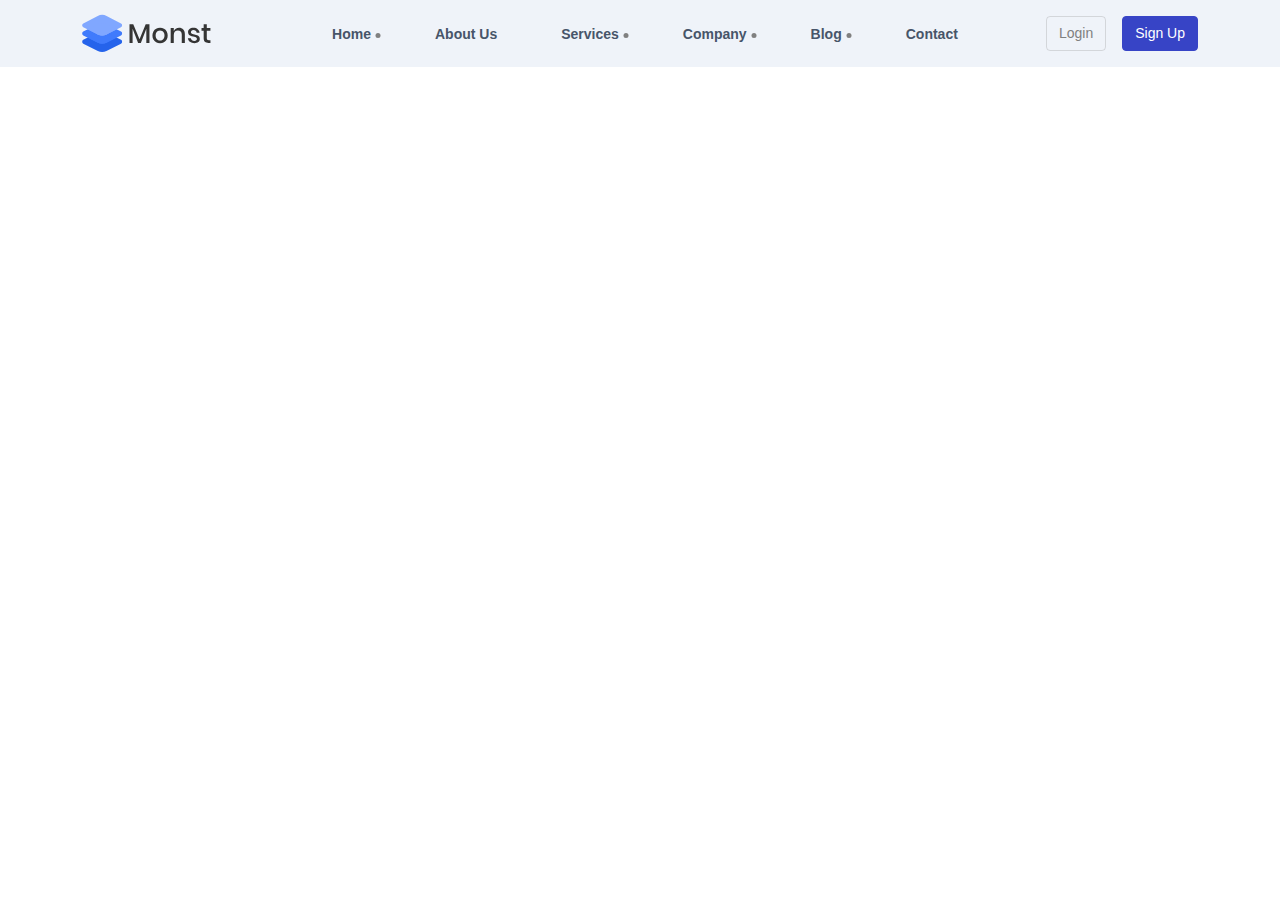
==== aboutus.html @ 6d36a9a4 "Add files via upload" ====
<!DOCTYPE html>
<html lang="en">

<head>
    <meta charset="UTF-8" />
    <meta http-equiv="X-UA-Compatible" content="IE=edge" />
    <meta name="viewport" content="width=device-width, initial-scale=1.0" />
    <link rel="stylesheet" href="css/normalize.css" />
    <link rel="stylesheet" href="css/bootstrap.min.css" />
    <link rel="stylesheet" href="css/monst.css" />
    <title>About Us | Monst</title>
</head>

<body>
    <!-- Start Nav -->
    <nav class="navbar navbar-light sticky-top">
        <div class="container">
            <img class="navbar-brand" style="width: 130px; max-width: 100%"
                src="assets/images/monst-logo.svg" alt="logo" />
            <div id="list" class="list d-none d-lg-flex">
                <ul class="main-ul d-flex m-0 fw-bold">
                    <li class="mx-xl-4 mx-md-3 menup">
                        <a href="#">Home</a>
                        <ul id="drop-menu-1" class="nav-drop-menu d-block home drop-menu">
                            <li class="my-2">
                                <a class="item p-3 my-3 fw-normal" href="index.html">Landing Page
                                    1</a>
                            </li>
                            <li class="my-2">
                                <a class="item p-3 my-3 fw-normal" href="#">Landing Page 2</a>
                            </li>
                            <li class="my-2">
                                <a class="item p-3 my-3 fw-normal" href="#">Landing Page 3</a>
                            </li>
                            <li class="my-2">
                                <a class="item p-3 my-3 fw-normal" href="#">Landing Page 4</a>
                            </li>
                        </ul>
                    </li>
                    <li class="mx-xl-4 mx-md-3"><a href="aboutus.html">About Us</a></li>
                    <li class="mx-xl-4 mx-md-3 menup">
                        <a href="#">Services</a>
                        <ul id="drop-menu-2" class="d-block home drop-menu">
                            <li class="my-2">
                                <a class="item p-3 my-3 fw-normal" href="#">Services Default</a>
                            </li>
                            <li class="my-2">
                                <a class="item p-3 my-3 fw-normal" href="#">Services Style 01</a>
                            </li>
                            <li class="my-2">
                                <a class="item p-3 my-3 fw-normal" href="#">Service Details</a>
                            </li>
                        </ul>
                    </li>
                    <li class="mx-xl-4 mx-md-3 menup">
                        <a href="#">Company</a>
                        <ul id="drop-menu-3" class="d-block home drop-menu">
                            <li class="my-2">
                                <a class="item p-3 my-3 fw-normal" href="#">Company</a>
                            </li>
                            <li class="my-2">
                                <a class="item p-3 my-3 fw-normal" href="#">Portfolio</a>
                            </li>
                            <li class="my-2">
                                <a class="item p-3 my-3 fw-normal" href="#">Team</a>
                            </li>
                            <li class="my-2">
                                <a class="item p-3 my-3 fw-normal" href="#">Testimonials</a>
                            </li>
                            <li class="my-2">
                                <a class="item p-3 my-3 fw-normal" href="#">Pricing</a>
                            </li>
                            <li class="my-2">
                                <a class="item p-3 my-3 fw-normal" href="#">Faqs</a>
                            </li>
                            <li class="my-2">
                                <a class="item p-3 my-3 fw-normal" href="#">404</a>
                            </li>
                        </ul>
                    </li>
                    <li class="mx-xl-4 mx-md-3 menup">
                        <a href="#">Blog</a>
                        <ul id="drop-menu-4" class="d-block home drop-menu">
                            <li class="my-2">
                                <a class="item p-3 my-3 fw-normal" href="#">Blog</a>
                            </li>
                            <li class="my-2">
                                <a class="item p-3 my-3 fw-normal" href="#">Blog Default</a>
                            </li>
                            <li class="my-2">
                                <a class="item p-3 my-3 fw-normal" href="#">Blog Style 01</a>
                            </li>
                            <li class="my-2">
                                <a class="item p-3 my-3 fw-normal" href="#">Blog Style 02</a>
                            </li>
                            <li class="my-2">
                                <a class="item p-3 my-3 fw-normal" href="#">Single Post</a>
                            </li>
                        </ul>
                    </li>
                    <li class="mx-xl-4 mx-md-3"><a href="#">Contact</a></li>
                </ul>
            </div>
            <div class="btn-auth d-none d-lg-flex">
                <a class="btn btn-two login mx-3" href="login.html">Login</a>
                <a class="btn btn-one sign-up" href="signup.html">Sign Up</a>
            </div>
            <!-- Start Mega menu left -->
            <button class="navbar-toggler d-lg-none" type="button" data-bs-toggle="offcanvas"
                data-bs-target="#offcanvasNavbar" aria-controls="offcanvasNavbar">
                <span class="navbar-toggler-icon"></span>
            </button>
            <div class="offcanvas offcanvas-start" tabindex="-1" id="offcanvasNavbar"
                aria-labelledby="offcanvasNavbarLabel">
                <div class="offcanvas-header justify-content-end">
                    <button type="button" class="btn-close text-reset" data-bs-dismiss="offcanvas"
                        aria-label="Close"></button>
                </div>
                <div class="offcanvas-body">
                    <ul class="navbar-nav justify-content-end flex-grow-1 pe-3">
                        <li class="nav-item">
                            <a class="nav-link active" aria-current="page"
                                href="index.html">Home</a>
                        </li>
                        <li class="nav-item">
                            <a class="nav-link" aria-current="page" href="aboutus.html">About Us</a>
                        </li>
                        <li class="nav-item dropdown">
                            <a class="nav-link dropdown-toggle" href="#" id="dropdownId"
                                data-bs-toggle="dropdown" aria-haspopup="true"
                                aria-expanded="false">Services</a>
                            <div class="dropdown-menu" aria-labelledby="dropdownId">
                                <a class="dropdown-item" href="#">Services Default</a>
                                <a class="dropdown-item" href="#">Services Style 01</a>
                                <a class="dropdown-item" href="#">Service Details</a>
                            </div>
                        </li>
                        <li class="nav-item dropdown">
                            <a class="nav-link dropdown-toggle" href="#" id="dropdownId"
                                data-bs-toggle="dropdown" aria-haspopup="true"
                                aria-expanded="false">Company</a>
                            <div class="dropdown-menu" aria-labelledby="dropdownId">
                                <a class="dropdown-item" href="#">Company</a>
                                <a class="dropdown-item" href="#">Portfolio</a>
                                <a class="dropdown-item" href="#">Team</a>
                                <a class="dropdown-item" href="#">Testimonials</a>
                                <a class="dropdown-item" href="#">Pricing</a>
                                <a class="dropdown-item" href="#">Faqs</a>
                                <a class="dropdown-item" href="#">404</a>
                            </div>
                        </li>
                        <li class="nav-item dropdown">
                            <a class="nav-link dropdown-toggle" href="#" id="dropdownId"
                                data-bs-toggle="dropdown" aria-haspopup="true"
                                aria-expanded="false">Blog</a>
                            <div class="dropdown-menu" aria-labelledby="dropdownId">
                                <a class="dropdown-item" href="#">Blog Default</a>
                                <a class="dropdown-item" href="#">Blog Style 01</a>
                                <a class="dropdown-item" href="#">Blog Style 02</a>
                                <a class="dropdown-item" href="#">Single Post</a>
                            </div>
                        </li>
                        <li class="nav-item">
                            <a class="nav-link" aria-current="page" href="#">Contact</a>
                        </li>
                    </ul>
                    <hr>
                    <div class="btn-auth my-4">
                        <a class="btn btn-one sign-up" style="width: 80px;" href="signup.html">Sign
                            Up</a>
                        <a class="btn btn-two login mx-3" style="width: 80px;"
                            href="login.html">Login</a>
                    </div>
                    <hr>
                    <div>
                        <h5 class="fw-bold" style="word-spacing: -2px;">Get In Touch</h5>
                        <div style="display: flex;align-items: self-start;">
                            <svg xmlns="http://www.w3.org/2000/svg"
                                style="margin-top: 6px;margin-right: 5px;"
                                class="icon icon-tabler icon-tabler-mail-forward" width="14"
                                height="14" viewBox="0 0 24 24" stroke-width="1" stroke="#60a5fa"
                                fill="none" stroke-linecap="round" stroke-linejoin="round">
                                <path stroke="none" d="M0 0h24v24H0z" fill="none"></path>
                                <path
                                    d="M12 18h-7a2 2 0 0 1 -2 -2v-10a2 2 0 0 1 2 -2h14a2 2 0 0 1 2 2v7.5">
                                </path>
                                <path d="M3 6l9 6l9 -6"></path>
                                <path d="M15 18h6"></path>
                                <path d="M18 15l3 3l-3 3"></path>
                            </svg>
                            <p style="color: gray;">name.gmail.com</p>
                        </div>
                        <div style="display: flex;align-items: self-start;">
                            <svg xmlns="http://www.w3.org/2000/svg"
                                style="margin-top: 6px;margin-right: 5px;"
                                class="icon icon-tabler icon-tabler-phone-call " width="14"
                                height="14" viewBox="0 0 24 24" stroke-width="1" stroke="#60a5fa"
                                fill="none" stroke-linecap="round" stroke-linejoin="round">
                                <path stroke="none" d="M0 0h24v24H0z" fill="none"></path>
                                <path
                                    d="M5 4h4l2 5l-2.5 1.5a11 11 0 0 0 5 5l1.5 -2.5l5 2v4a2 2 0 0 1 -2 2a16 16 0 0 1 -15 -15a2 2 0 0 1 2 -2">
                                </path>
                                <path d="M15 7a2 2 0 0 1 2 2"></path>
                                <path d="M15 3a6 6 0 0 1 6 6"></path>
                            </svg>
                            <p style="color: gray;">0123456789</p>
                        </div>
                        <div class="col gap-1 d-flex justify-content-start">
                            <svg xmlns="http://www.w3.org/2000/svg"
                                class="icon icon-tabler icon-tabler-brand-facebook" width="20"
                                height="20" viewBox="0 0 24 24" stroke-width="1" stroke="#60a5fa"
                                fill="none" stroke-linecap="round" stroke-linejoin="round">
                                <path stroke="none" d="M0 0h24v24H0z" fill="none"></path>
                                <path
                                    d="M7 10v4h3v7h4v-7h3l1 -4h-4v-2a1 1 0 0 1 1 -1h3v-4h-3a5 5 0 0 0 -5 5v2h-3">
                                </path>
                            </svg>
                            <svg stroke-linejoin="round" stroke-linecap="round" fill="none"
                                stroke="#60a5fa" stroke-width="1" viewBox="0 0 24 24" height="20"
                                width="20" class="icon icon-tabler icon-tabler-brand-twitter"
                                xmlns="http://www.w3.org/2000/svg">
                                <path stroke="none" d="M0 0h24v24H0z" fill="none"></path>
                                <path
                                    d="M22 4.01c-1 .49 -1.98 .689 -3 .99c-1.121 -1.265 -2.783 -1.335 -4.38 -.737s-2.643 2.06 -2.62 3.737v1c-3.245 .083 -6.135 -1.395 -8 -4c0 0 -4.182 7.433 4 11c-1.872 1.247 -3.739 2.088 -6 2c3.308 1.803 6.913 2.423 10.034 1.517c3.58 -1.04 6.522 -3.723 7.651 -7.742a13.84 13.84 0 0 0 .497 -3.753c-.002 -.249 1.51 -2.772 1.818 -4.013z">
                                </path>
                            </svg>
                            <svg xmlns="http://www.w3.org/2000/svg"
                                class="icon icon-tabler icon-tabler-brand-skype" width="20"
                                height="20" viewBox="0 0 24 24" stroke-width="1" stroke="#60a5fa"
                                fill="none" stroke-linecap="round" stroke-linejoin="round">
                                <path stroke="none" d="M0 0h24v24H0z" fill="none"></path>
                                <path
                                    d="M12 3a9 9 0 0 1 8.603 11.65a4.5 4.5 0 0 1 -5.953 5.953a9 9 0 0 1 -11.253 -11.253a4.5 4.5 0 0 1 5.953 -5.954a8.987 8.987 0 0 1 2.65 -.396z">
                                </path>
                                <path
                                    d="M8 14.5c.5 2 2.358 2.5 4 2.5c2.905 0 4 -1.187 4 -2.5c0 -1.503 -1.927 -2.5 -4 -2.5s-4 -.997 -4 -2.5c0 -1.313 1.095 -2.5 4 -2.5c1.642 0 3.5 .5 4 2.5">
                                </path>
                            </svg>
                            <svg xmlns="http://www.w3.org/2000/svg"
                                class="icon icon-tabler icon-tabler-brand-instagram" width="20"
                                height="20" viewBox="0 0 24 24" stroke-width="1" stroke="#60a5fa"
                                fill="none" stroke-linecap="round" stroke-linejoin="round">
                                <path stroke="none" d="M0 0h24v24H0z" fill="none"></path>
                                <rect x="4" y="4" width="16" height="16" rx="4"></rect>
                                <circle cx="12" cy="12" r="3"></circle>
                                <line x1="16.5" y1="7.5" x2="16.5" y2="7.501"></line>
                            </svg>
                        </div>
                    </div>
                </div>
            </div>
            <!-- End Mega menu left -->
        </div>
    </nav>
    <!-- End Nav -->
    <script src="js/bootstrap.bundle.min.js"></script>
    <script src="js/monst.js"></script>
</body>

</html>
---- css/monst.css ----
/* Start variables */
:root {
  --first-color: #3744c6; /* #3b82f6 */
  --second-color: #1e293b;
  --section-color: #eff3f9;
}

@font-face {
  font-family: Montserrat, sans-serif;
  src: url(./../assets/fonts/Montserrat-VariableFont_wght.ttf);
}
/* End variables */
* {
  box-sizing: border-box;
  padding: 0;
  margin: 0;
  font-family: "Montserrat", sans-serif;
}

html {
  scroll-behavior: smooth;
}

body {
  font-family: "Montserrat", sans-serif;
}

/* Start Global Rules */

ul {
  list-style: none;
}
a {
  text-decoration: none;
}

/* End Global Rules */

/* Start Global Componet */
.btn.btn-one {
  color: #fff;
  font-size: 14px;
  background-color: var(--first-color);
  border-color: var(--first-color);
}
.btn.btn-two {
  font-size: 14px;
  color: gray;
  border-color: rgba(128, 128, 128, 0.25);
}
@media (max-width: 328px) {
  .btn.btn-one {
    font-size: 13px;
  }
  .btn.btn-two {
    font-size: 13px;
  }
}
.btn.btn-two:hover {
  background-color: var(--first-color);
  border-color: var(--first-color);
  color: #fff;
}
/* End Global Componet */

/* Start nav */
.navbar {
  background-color: var(--section-color);
}
.navbar .navbar-toggler:focus {
  box-shadow: none;
}
.navbar .list {
  flex: 1;
  justify-content: center;
}
.navbar .list .drop-menu {
  width: 170px;
  background-color: white;
  box-shadow: 0 0 22px 1px rgb(0 0 0 / 5%);
  padding: 12px;
  border-radius: 5px;
}
@media (min-width: 768px) {
  .navbar .list .mx-md-3 {
    margin-right: 1.25rem !important;
    margin-left: 1.25rem !important;
  }
}
@media (min-width: 1200px) {
  .navbar .list .mx-xl-4 {
    margin-right: 2rem !important;
    margin-left: 2rem !important;
  }
}
.navbar .list ul li a {
  color: #475569;
  font-size: 14px;
  transition: 0.3s;
}
.navbar .list ul li a:hover {
  color: var(--first-color);
}
.navbar .list ul li {
  position: relative;
}
.navbar .list ul {
  position: relative;
}
.navbar .list .home {
  position: absolute;
  left: -15px;
  top: -250px;
  opacity: 0;
  transition: 0.3s;
}
.navbar .list ul .menup.open ul.home {
  top: 30px;
  opacity: 1;
}
.navbar .list .menu-ul .open {
  color: var(--first-color);
}
.navbar .list ul.main-ul li.menup::after {
  content: "";
  position: absolute;
  right: -12px;
  width: 5px;
  height: 5px;
  border-radius: 50%;
  background-color: gray;
  top: 49%;
  transform: translateX(-50%);
}
.navbar .navbar-toggler .navbar-toggler-icon {
  transition: 0.3s;
}
.navbar .navbar-toggler:focus .navbar-toggler-icon {
  transform: rotateZ(180deg);
}

/* custom nav mobile*/
.navbar .offcanvas-body .dropdown-menu {
  padding: 0.5rem 0 0.5rem 20px;
  border: none;
}
a.nav-link {
  color: gray !important;
  font-size: 17px;
  transition: 0.3s;
}
a.nav-link:hover {
  color: var(--first-color) !important;
}
.dropdown-toggle::after {
  margin-left: 1em;
  transition: 0.3s;
}
.dropdown-toggle.show::after {
  transform: rotateZ(180deg);
}
.dropdown-item:focus,
.dropdown-item:hover {
  color: var(--second-color) !important;
  background-color: #5562f394 !important;
}
/* End nav */

/* Start Section Header */
.section-header {
  height: fit-content;
  background-color: var(--section-color);
  padding: 30px 0;
}
/* .section-header::after {
  content: "";
  position: absolute;
  left: 0;
  top: 0;
  background-color: var(--section-color);
  width: 100%;
  height: 95vh;
  border-bottom-left-radius: 150px;
  border-bottom-right-radius: 150px;
  z-index: -1;
} */
.section-header .content {
  text-align: center;
  width: 100%;
  height: calc(75vh - 70px);
  display: flex;
  flex-direction: column;
  align-items: center;
  justify-content: center;
}
.section-header .content h1 {
  font-size: 45px;
  font-weight: bold;
}

.section-header .content p {
  color: gray;
  font-size: 17px;
}
@media (max-width: 767px) {
  .section-header .content h1 {
    font-size: 35px;
  }

  .section-header .content p {
    font-size: 16px;
  }
}
@media (max-width: 425px) {
  .section-header .content h1 {
    font-size: 25px;
  }

  .section-header .content p {
    font-size: 15px;
  }
}

.section-header .content h1 span,
.section-header .content p span {
  color: var(--first-color);
  font-weight: bold;
}
.section-header .content .btns .btn-two {
  background-color: white;
  color: gray;
}
.section-header .content .btns .btn-two:hover {
  background-color: var(--first-color);
  color: white;
}
.section-header .footer-content {
  position: relative;
  margin: 0 auto;
  width: 100%;
}
.section-header .footer-content::before {
  content: "";
  position: absolute;
  top: 55%;
  left: 50%;
  width: 70%;
  height: 100%;
  transform: translate(-50%, -50%);
  background-image: url(../assets/images/dashboard.webp);
  background-size: contain;
  background-repeat: no-repeat;
  animation: up-down 2s infinite linear alternate;
}
.section-header .footer-content img {
  max-width: 100%;
}

@keyframes up-down {
  0% {
    top: 55%;
  }
  100% {
    top: 58%;
  }
}
/* End Section Header

/* Start about */

.about {
  margin-top: 5rem;
  margin-bottom: 5rem;
}
.about .content .content-row {
  flex-wrap: nowrap;
  display: flex;
  justify-content: center;
}
.about .content .svg {
  max-width: fit-content;
  padding: 12px 5px;
  background-color: var(--section-color);
  border-radius: 9px;
}
.about .content .body {
  align-self: center;
}
.about .content .body h2 {
  font-size: 22px;
  font-weight: bold;
  color: var(--second-color);
  padding: 0;
  margin: 0;
}
.about .content .body p {
  color: gray;
  font-size: 15px;
  padding: 0;
  margin: 0;
}

@media (max-width: 425px) {
  .about .content .min-div {
    margin: 20px;
  }
}
/* End about */
/* Start Features */
.features {
  overflow: hidden;
}
.features .fw-bold {
  color: #39475e;
}
.features .imgs {
  position: relative;
}
.features .imgs .main-img img {
  max-width: 100%;
  border-radius: 20px;
  transform: translateY(-10px);
  animation: features-up-down 2s infinite linear alternate;
}
.features .imgs .t-tear,
.features .imgs .b-tear {
  position: absolute;
  width: 165px;
  z-index: -1;
}
.features .imgs .t-tear {
  top: -30px;
  left: -30px;
}
.features .imgs .b-tear {
  bottom: -30px;
  right: -30px;
}

@keyframes features-up-down {
  0% {
    transform: translateY(-10px);
  }
  100% {
    transform: translateY(10px);
  }
}
/* End Team */
.team {
  background-color: var(--section-color);
}
.team .content-1 h1 {
  font-weight: bold;
}
.team .content-1 h1 span {
  color: var(--first-color);
  line-height: 1.7;
}
.team .content-1 p {
  line-height: 1.7;
  color: gray;
}
.team .content-1 div:nth-child(2) {
  padding: 20px 0px;
}
.team .content-2 .card img {
  width: 60%;
  max-height: 200px;
}
.team .content-2 .card .head {
  color: var(--first-color);
  background-color: rgba(55, 67, 198, 0.3);
  font-weight: bold;
}
.team .content-2 .card {
  transform: translateY(0);
  transition: 0.3s;
}
.team .content-2 .card:hover {
  transform: translateY(-10px);
}
.team .content-2 .card h2 {
  font-size: 20px;
  font-weight: bold;
}
.team .content-2 .card p {
  font-size: 15px;
  color: gray;
  line-height: 1.7;
}

/* End Team */
/* Start Slider */

.slider .row.main {
  position: relative;
}

.slider .slid {
  padding: 30px;
}

.swiper {
  width: 100%;
  height: 100%;
}

.swiper-slide {
  text-align: center;
  font-size: 18px;
  background: #fff;
  /* Center slide text vertically */
  display: -webkit-box;
  display: -ms-flexbox;
  display: -webkit-flex;
  display: flex;
  -webkit-box-pack: center;
  -ms-flex-pack: center;
  -webkit-justify-content: center;
  justify-content: center;
  -webkit-box-align: center;
  -ms-flex-align: center;
  -webkit-align-items: center;
  align-items: center;
}

.swiper-slide img {
  display: block;
  width: 100%;
  height: 100%;
  object-fit: cover;
  border-radius: 10px;
  min-width: 200px;
  min-height: 300px;
}

.swiper-slide .con-slider {
  border: 1px solid rgba(128, 128, 128, 0.06);
  box-shadow: 0 0 14px rgb(0 0 0 / 6%);
  padding: 20px;
  border-radius: 5px;
  text-align: justify;
  padding: 20px 10px;
}

.swiper-slide .con-slider h5 {
  margin-top: 6px;
  font-size: 15px;
  font-weight: bold;
  color: var(--second-color);
}
.swiper-slide .con-slider p {
  color: gray;
  font-size: 15px;
  margin: 0;
}

.slider .content-1 h1 {
  font-weight: bold;
  font-size: 35px;
  color: var(--second-color);
  padding-right: 50px;
}
.slider .content-1 h1 span {
  color: var(--first-color);
}

.slider .content-1 p {
  color: gray;
  font-size: 15px;
  padding-right: 110px;
  line-height: 1.7;
}

.slider .swiper-button {
  position: absolute;
  left: 50px;
}
.slider .swiper-button .swiper-button-next {
  left: 80px;
}
@media (max-width: 768px) {
  .swiper-slide img {
    height: 370px;
  }
  .slider .content-1 h1 {
    font-size: 25px;
    padding-right: 10px;
  }
}

/* End Slider */

/* Start Pricing */
.pricing {
  background-color: var(--section-color);
  /* border-bottom-right-radius: 170px;
  border-bottom-left-radius: 170px; */
}
.pricing .content-header {
  text-align: center;
}
.pricing .content-header h1 {
  color: var(--second-color);
  font-weight: bold;
  font-size: 35px;
}
.pricing .content-header h1 span {
  color: var(--first-color);
}
.pricing .content-header p {
  color: gray;
}
.pricing .content-body .card {
  border-radius: 5px;
  border: none;
  transition: 0.3s;
}

@media (max-width: 767px) {
  .pricing .content-body .card {
    width: 90%;
  }
}

.pricing .content-body .card:nth-child(2) {
  background-color: var(--first-color);
}
.pricing .content-body .card img {
  width: 100px;
}
.pricing .content-body .card h1 {
  font-weight: 19px;
  font-weight: bold;
}
.pricing .content-body .card h2 {
  font-weight: 18px;
  font-weight: bold;
  color: var(--first-color);
}
.pricing .content-body .card p {
  font-weight: 15px;
  color: gray;
}

.pricing .content-body .card .btns div {
  min-width: 130px;
  font-size: 12px;
  font-weight: bold;
}
@media (min-width: 767px) {
  .pricing .content-body .card .btns div {
    min-width: 100px;
  }
}
.pricing .content-body .card .btns div.py-2 {
  padding-top: 0.75rem !important;
  padding-bottom: 0.75rem !important;
}

.pricing .content-body .card:nth-child(2) h1,
.pricing .content-body .card:nth-child(2) h2,
.pricing .content-body .card:nth-child(2) p,
.pricing .content-body .card:nth-child(2) .btns div {
  color: white;
}

.pricing .content-body .card:nth-child(2) .btns div:first-child {
  background-color: white;
  color: var(--first-color);
}
.pricing .content-body .card:nth-child(2) .btns div {
  border-color: white;
}

.pricing .content-body .card:hover {
  background-color: var(--first-color);
}
.pricing .content-body .card:hover svg {
  color: white;
}
.pricing .content-body .card svg {
  color: gray;
}
.pricing .content-body .card:nth-child(2) svg {
  color: white;
}
.pricing .content-body .card:hover h1,
.pricing .content-body .card:hover h2,
.pricing .content-body .card:hover p,
.pricing .content-body .card:hover .btns div {
  color: white;
}

.pricing .content-body .card:hover .btns div:first-child {
  background-color: white;
  color: var(--first-color);
}
.pricing .content-body .card:hover .btns div {
  border-color: white;
}
.pricing .content-body .pr-list {
  width: max-content;
}

/* End Pricing */

/* Start Subscribe */
.subscribe {
  height: 600px;
  background-color: rgba(239, 243, 249, 0.521);
  display: flex;
  justify-content: center;
  align-items: center;
  text-align: center;
}
.subscribe .content {
  margin: 0 auto;
  width: fit-content;
}
.subscribe .content h1 {
  font-weight: bold;
  font-size: 45px;
}
@media (max-width: 767px) {
  .subscribe .content h1 {
    font-size: 25px;
  }
}
.subscribe .content span {
  color: var(--first-color);
}
.subscribe .content p {
  color: gray;
}
.subscribe .content form {
  display: flex;
  justify-content: space-between;
}
.subscribe .content form input {
  flex: 1;
  background-color: var(--section-color);
  border: 0;
  outline: none;
  font-size: 14px;
  color: var(--first-color);
  border-radius: 5px;
  font-weight: bold;
  height: fit-content;
}
.subscribe .content form input::placeholder {
  font-size: 12px;
  color: gray;
  font-weight: bold;
}

/* End Subscribe */

/* Start Footer */

footer .content .help p {
  color: gray;
  color: gray;
  margin: 7px 0 0 0;
}
footer .content .help b {
  color: var(--first-color);
}
footer .content h1 {
  font-size: 17px;
  font-weight: bold;
}
footer .content p {
  color: gray;
  font-size: 15px;
}
footer .content .foot p b {
  color: var(--first-color);
}
/* End Footer */
/*#################     Start AboutUs Page         #################*/

/*#################     End AboutUs Page         #################*/
/*#################     Start contactus Page         #################*/

/*#################     End contactus Page         #################*/
/*#################     Start Login Page         #################*/

/*#################     End Login Page         #################*/
/*#################     Start Sign Up Page         #################*/
.bg-main {
  background-color: var(--section-color);
}
.signup input {
  background-color: var(--section-color);
}
.signup input::placeholder {
  font-size: 16px !important;
}

@media (max-width: 767px) {
  .w-50 {
    width: 100% !important;
  }
}
/*#################     End Sign Up Page         #################*/
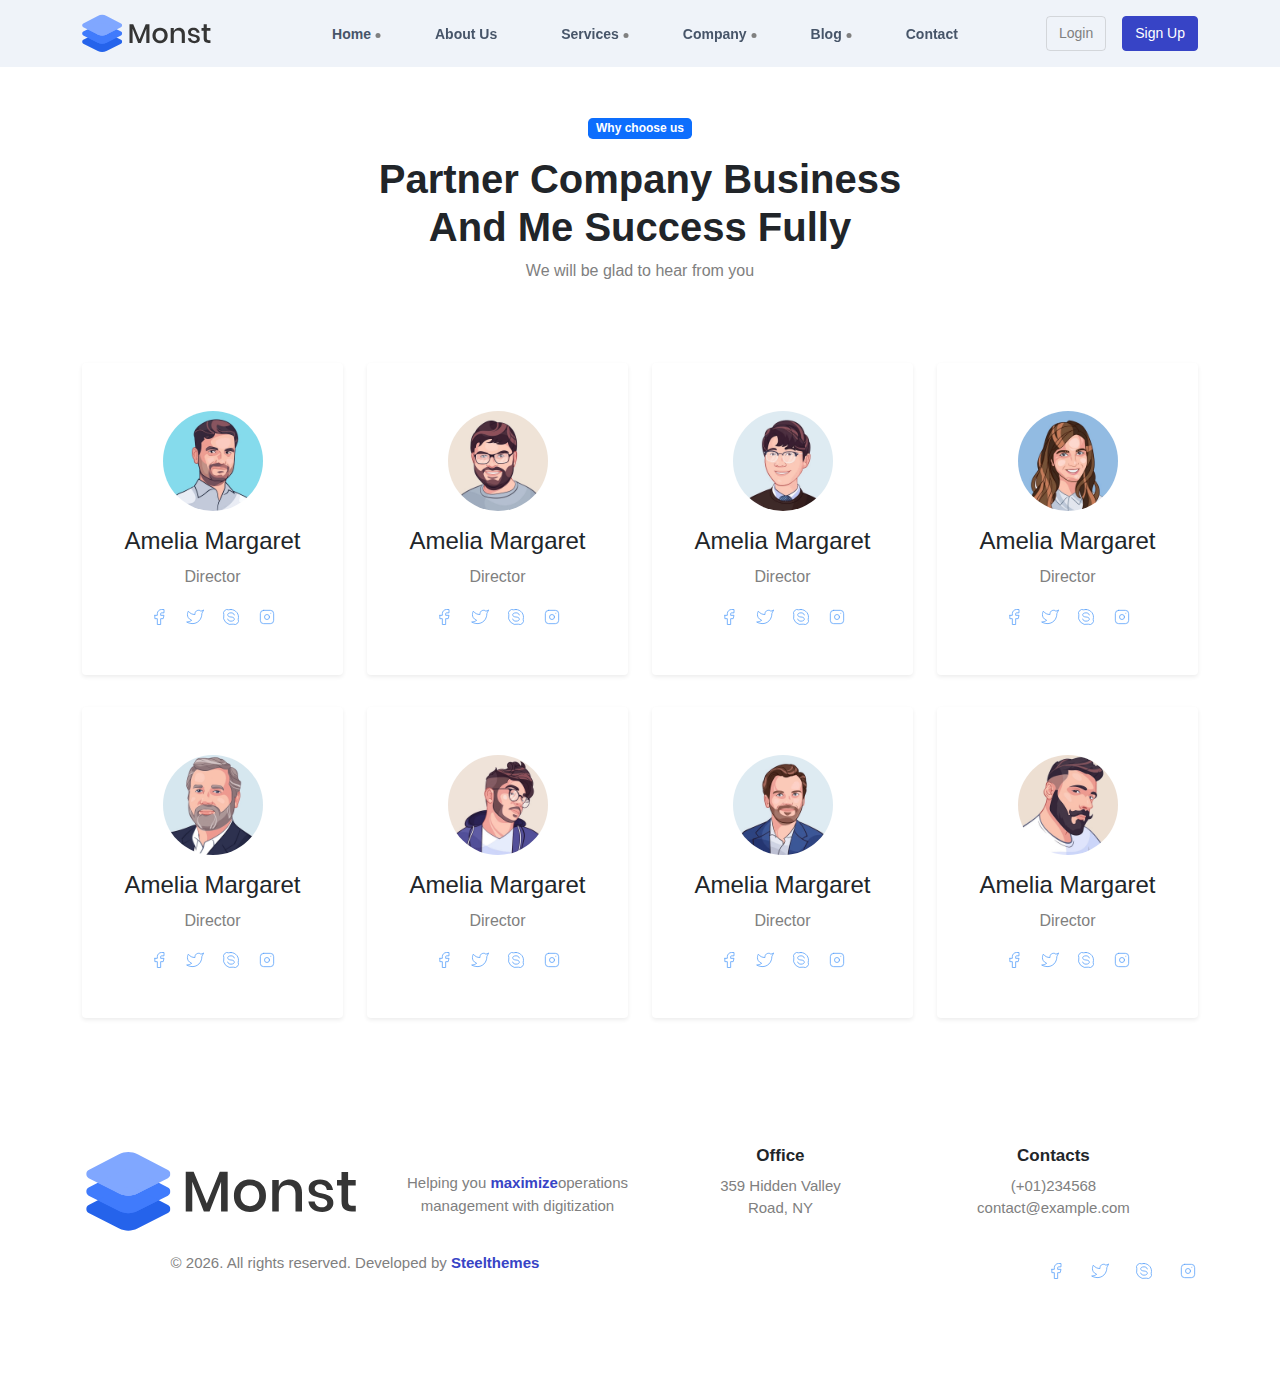
==== commit 0564f8e7: "test" ====
--- a/aboutus.html
+++ b/aboutus.html
@@ -15,8 +15,8 @@
     <!-- Start Nav -->
     <nav class="navbar navbar-light sticky-top">
         <div class="container">
-            <img class="navbar-brand" style="width: 130px; max-width: 100%"
-                src="assets/images/monst-logo.svg" alt="logo" />
+            <img class="navbar-brand" style="width: 130px; max-width: 100%" src="assets/images/monst-logo.svg"
+                alt="logo" />
             <div id="list" class="list d-none d-lg-flex">
                 <ul class="main-ul d-flex m-0 fw-bold">
                     <li class="mx-xl-4 mx-md-3 menup">
@@ -119,16 +119,14 @@
                 <div class="offcanvas-body">
                     <ul class="navbar-nav justify-content-end flex-grow-1 pe-3">
                         <li class="nav-item">
-                            <a class="nav-link active" aria-current="page"
-                                href="index.html">Home</a>
+                            <a class="nav-link active" aria-current="page" href="index.html">Home</a>
                         </li>
                         <li class="nav-item">
                             <a class="nav-link" aria-current="page" href="aboutus.html">About Us</a>
                         </li>
                         <li class="nav-item dropdown">
-                            <a class="nav-link dropdown-toggle" href="#" id="dropdownId"
-                                data-bs-toggle="dropdown" aria-haspopup="true"
-                                aria-expanded="false">Services</a>
+                            <a class="nav-link dropdown-toggle" href="#" id="dropdownId" data-bs-toggle="dropdown"
+                                aria-haspopup="true" aria-expanded="false">Services</a>
                             <div class="dropdown-menu" aria-labelledby="dropdownId">
                                 <a class="dropdown-item" href="#">Services Default</a>
                                 <a class="dropdown-item" href="#">Services Style 01</a>
@@ -136,9 +134,8 @@
                             </div>
                         </li>
                         <li class="nav-item dropdown">
-                            <a class="nav-link dropdown-toggle" href="#" id="dropdownId"
-                                data-bs-toggle="dropdown" aria-haspopup="true"
-                                aria-expanded="false">Company</a>
+                            <a class="nav-link dropdown-toggle" href="#" id="dropdownId" data-bs-toggle="dropdown"
+                                aria-haspopup="true" aria-expanded="false">Company</a>
                             <div class="dropdown-menu" aria-labelledby="dropdownId">
                                 <a class="dropdown-item" href="#">Company</a>
                                 <a class="dropdown-item" href="#">Portfolio</a>
@@ -150,9 +147,8 @@
                             </div>
                         </li>
                         <li class="nav-item dropdown">
-                            <a class="nav-link dropdown-toggle" href="#" id="dropdownId"
-                                data-bs-toggle="dropdown" aria-haspopup="true"
-                                aria-expanded="false">Blog</a>
+                            <a class="nav-link dropdown-toggle" href="#" id="dropdownId" data-bs-toggle="dropdown"
+                                aria-haspopup="true" aria-expanded="false">Blog</a>
                             <div class="dropdown-menu" aria-labelledby="dropdownId">
                                 <a class="dropdown-item" href="#">Blog Default</a>
                                 <a class="dropdown-item" href="#">Blog Style 01</a>
@@ -168,21 +164,18 @@
                     <div class="btn-auth my-4">
                         <a class="btn btn-one sign-up" style="width: 80px;" href="signup.html">Sign
                             Up</a>
-                        <a class="btn btn-two login mx-3" style="width: 80px;"
-                            href="login.html">Login</a>
+                        <a class="btn btn-two login mx-3" style="width: 80px;" href="login.html">Login</a>
                     </div>
                     <hr>
                     <div>
                         <h5 class="fw-bold" style="word-spacing: -2px;">Get In Touch</h5>
                         <div style="display: flex;align-items: self-start;">
-                            <svg xmlns="http://www.w3.org/2000/svg"
-                                style="margin-top: 6px;margin-right: 5px;"
-                                class="icon icon-tabler icon-tabler-mail-forward" width="14"
-                                height="14" viewBox="0 0 24 24" stroke-width="1" stroke="#60a5fa"
-                                fill="none" stroke-linecap="round" stroke-linejoin="round">
+                            <svg xmlns="http://www.w3.org/2000/svg" style="margin-top: 6px;margin-right: 5px;"
+                                class="icon icon-tabler icon-tabler-mail-forward" width="14" height="14"
+                                viewBox="0 0 24 24" stroke-width="1" stroke="#60a5fa" fill="none" stroke-linecap="round"
+                                stroke-linejoin="round">
                                 <path stroke="none" d="M0 0h24v24H0z" fill="none"></path>
-                                <path
-                                    d="M12 18h-7a2 2 0 0 1 -2 -2v-10a2 2 0 0 1 2 -2h14a2 2 0 0 1 2 2v7.5">
+                                <path d="M12 18h-7a2 2 0 0 1 -2 -2v-10a2 2 0 0 1 2 -2h14a2 2 0 0 1 2 2v7.5">
                                 </path>
                                 <path d="M3 6l9 6l9 -6"></path>
                                 <path d="M15 18h6"></path>
@@ -191,11 +184,10 @@
                             <p style="color: gray;">name.gmail.com</p>
                         </div>
                         <div style="display: flex;align-items: self-start;">
-                            <svg xmlns="http://www.w3.org/2000/svg"
-                                style="margin-top: 6px;margin-right: 5px;"
-                                class="icon icon-tabler icon-tabler-phone-call " width="14"
-                                height="14" viewBox="0 0 24 24" stroke-width="1" stroke="#60a5fa"
-                                fill="none" stroke-linecap="round" stroke-linejoin="round">
+                            <svg xmlns="http://www.w3.org/2000/svg" style="margin-top: 6px;margin-right: 5px;"
+                                class="icon icon-tabler icon-tabler-phone-call " width="14" height="14"
+                                viewBox="0 0 24 24" stroke-width="1" stroke="#60a5fa" fill="none" stroke-linecap="round"
+                                stroke-linejoin="round">
                                 <path stroke="none" d="M0 0h24v24H0z" fill="none"></path>
                                 <path
                                     d="M5 4h4l2 5l-2.5 1.5a11 11 0 0 0 5 5l1.5 -2.5l5 2v4a2 2 0 0 1 -2 2a16 16 0 0 1 -15 -15a2 2 0 0 1 2 -2">
@@ -206,28 +198,24 @@
                             <p style="color: gray;">0123456789</p>
                         </div>
                         <div class="col gap-1 d-flex justify-content-start">
-                            <svg xmlns="http://www.w3.org/2000/svg"
-                                class="icon icon-tabler icon-tabler-brand-facebook" width="20"
-                                height="20" viewBox="0 0 24 24" stroke-width="1" stroke="#60a5fa"
-                                fill="none" stroke-linecap="round" stroke-linejoin="round">
+                            <svg xmlns="http://www.w3.org/2000/svg" class="icon icon-tabler icon-tabler-brand-facebook"
+                                width="20" height="20" viewBox="0 0 24 24" stroke-width="1" stroke="#60a5fa" fill="none"
+                                stroke-linecap="round" stroke-linejoin="round">
                                 <path stroke="none" d="M0 0h24v24H0z" fill="none"></path>
-                                <path
-                                    d="M7 10v4h3v7h4v-7h3l1 -4h-4v-2a1 1 0 0 1 1 -1h3v-4h-3a5 5 0 0 0 -5 5v2h-3">
+                                <path d="M7 10v4h3v7h4v-7h3l1 -4h-4v-2a1 1 0 0 1 1 -1h3v-4h-3a5 5 0 0 0 -5 5v2h-3">
                                 </path>
                             </svg>
-                            <svg stroke-linejoin="round" stroke-linecap="round" fill="none"
-                                stroke="#60a5fa" stroke-width="1" viewBox="0 0 24 24" height="20"
-                                width="20" class="icon icon-tabler icon-tabler-brand-twitter"
-                                xmlns="http://www.w3.org/2000/svg">
+                            <svg stroke-linejoin="round" stroke-linecap="round" fill="none" stroke="#60a5fa"
+                                stroke-width="1" viewBox="0 0 24 24" height="20" width="20"
+                                class="icon icon-tabler icon-tabler-brand-twitter" xmlns="http://www.w3.org/2000/svg">
                                 <path stroke="none" d="M0 0h24v24H0z" fill="none"></path>
                                 <path
                                     d="M22 4.01c-1 .49 -1.98 .689 -3 .99c-1.121 -1.265 -2.783 -1.335 -4.38 -.737s-2.643 2.06 -2.62 3.737v1c-3.245 .083 -6.135 -1.395 -8 -4c0 0 -4.182 7.433 4 11c-1.872 1.247 -3.739 2.088 -6 2c3.308 1.803 6.913 2.423 10.034 1.517c3.58 -1.04 6.522 -3.723 7.651 -7.742a13.84 13.84 0 0 0 .497 -3.753c-.002 -.249 1.51 -2.772 1.818 -4.013z">
                                 </path>
                             </svg>
-                            <svg xmlns="http://www.w3.org/2000/svg"
-                                class="icon icon-tabler icon-tabler-brand-skype" width="20"
-                                height="20" viewBox="0 0 24 24" stroke-width="1" stroke="#60a5fa"
-                                fill="none" stroke-linecap="round" stroke-linejoin="round">
+                            <svg xmlns="http://www.w3.org/2000/svg" class="icon icon-tabler icon-tabler-brand-skype"
+                                width="20" height="20" viewBox="0 0 24 24" stroke-width="1" stroke="#60a5fa" fill="none"
+                                stroke-linecap="round" stroke-linejoin="round">
                                 <path stroke="none" d="M0 0h24v24H0z" fill="none"></path>
                                 <path
                                     d="M12 3a9 9 0 0 1 8.603 11.65a4.5 4.5 0 0 1 -5.953 5.953a9 9 0 0 1 -11.253 -11.253a4.5 4.5 0 0 1 5.953 -5.954a8.987 8.987 0 0 1 2.65 -.396z">
@@ -236,10 +224,9 @@
                                     d="M8 14.5c.5 2 2.358 2.5 4 2.5c2.905 0 4 -1.187 4 -2.5c0 -1.503 -1.927 -2.5 -4 -2.5s-4 -.997 -4 -2.5c0 -1.313 1.095 -2.5 4 -2.5c1.642 0 3.5 .5 4 2.5">
                                 </path>
                             </svg>
-                            <svg xmlns="http://www.w3.org/2000/svg"
-                                class="icon icon-tabler icon-tabler-brand-instagram" width="20"
-                                height="20" viewBox="0 0 24 24" stroke-width="1" stroke="#60a5fa"
-                                fill="none" stroke-linecap="round" stroke-linejoin="round">
+                            <svg xmlns="http://www.w3.org/2000/svg" class="icon icon-tabler icon-tabler-brand-instagram"
+                                width="20" height="20" viewBox="0 0 24 24" stroke-width="1" stroke="#60a5fa" fill="none"
+                                stroke-linecap="round" stroke-linejoin="round">
                                 <path stroke="none" d="M0 0h24v24H0z" fill="none"></path>
                                 <rect x="4" y="4" width="16" height="16" rx="4"></rect>
                                 <circle cx="12" cy="12" r="3"></circle>
@@ -253,6 +240,488 @@
         </div>
     </nav>
     <!-- End Nav -->
+    <!-- Start section 1 -->
+    <section class="">
+        <div class="container">
+            <div class="head-content py-5 text-center">
+                <p class="badge bg-primary rounded-3" style="border-radius: 100px">Why choose us</p>
+                <h1 class="fw-bold">Partner Company Business <br> And Me Success Fully</h1>
+                <p style="color: gray">We will be glad to hear from you</p>
+            </div>
+            <div class="content">
+                <div class="row">
+                    <div class="col-12 col-md-6 col-lg-3">
+                        <div class="card shadow-sm border-0 d-flex align-items-center text-center py-5 px-3 my-3">
+                            <img class="img-fluid rounded-circle" width="100px" src="./assets/images/team-5.webp"
+                                alt="Title">
+                            <div class="card-body">
+                                <h4 class="card-title">Amelia Margaret</h4>
+                                <p class="card-text">Director</p>
+                            </div>
+                            <div class="col gap-3 d-flex justify-content-center">
+                                <svg xmlns="http://www.w3.org/2000/svg"
+                                    class="icon icon-tabler icon-tabler-brand-facebook" width="20" height="20"
+                                    viewBox="0 0 24 24" stroke-width="1" stroke="#60a5fa" fill="none"
+                                    stroke-linecap="round" stroke-linejoin="round">
+                                    <path stroke="none" d="M0 0h24v24H0z" fill="none"></path>
+                                    <path d="M7 10v4h3v7h4v-7h3l1 -4h-4v-2a1 1 0 0 1 1 -1h3v-4h-3a5 5 0 0 0 -5 5v2h-3">
+                                    </path>
+                                </svg>
+                                <svg stroke-linejoin="round" stroke-linecap="round" fill="none" stroke="#60a5fa"
+                                    stroke-width="1" viewBox="0 0 24 24" height="20" width="20"
+                                    class="icon icon-tabler icon-tabler-brand-twitter"
+                                    xmlns="http://www.w3.org/2000/svg">
+                                    <path stroke="none" d="M0 0h24v24H0z" fill="none"></path>
+                                    <path
+                                        d="M22 4.01c-1 .49 -1.98 .689 -3 .99c-1.121 -1.265 -2.783 -1.335 -4.38 -.737s-2.643 2.06 -2.62 3.737v1c-3.245 .083 -6.135 -1.395 -8 -4c0 0 -4.182 7.433 4 11c-1.872 1.247 -3.739 2.088 -6 2c3.308 1.803 6.913 2.423 10.034 1.517c3.58 -1.04 6.522 -3.723 7.651 -7.742a13.84 13.84 0 0 0 .497 -3.753c-.002 -.249 1.51 -2.772 1.818 -4.013z">
+                                    </path>
+                                </svg>
+                                <svg xmlns="http://www.w3.org/2000/svg" class="icon icon-tabler icon-tabler-brand-skype"
+                                    width="20" height="20" viewBox="0 0 24 24" stroke-width="1" stroke="#60a5fa"
+                                    fill="none" stroke-linecap="round" stroke-linejoin="round">
+                                    <path stroke="none" d="M0 0h24v24H0z" fill="none"></path>
+                                    <path
+                                        d="M12 3a9 9 0 0 1 8.603 11.65a4.5 4.5 0 0 1 -5.953 5.953a9 9 0 0 1 -11.253 -11.253a4.5 4.5 0 0 1 5.953 -5.954a8.987 8.987 0 0 1 2.65 -.396z">
+                                    </path>
+                                    <path
+                                        d="M8 14.5c.5 2 2.358 2.5 4 2.5c2.905 0 4 -1.187 4 -2.5c0 -1.503 -1.927 -2.5 -4 -2.5s-4 -.997 -4 -2.5c0 -1.313 1.095 -2.5 4 -2.5c1.642 0 3.5 .5 4 2.5">
+                                    </path>
+                                </svg>
+                                <svg xmlns="http://www.w3.org/2000/svg"
+                                    class="icon icon-tabler icon-tabler-brand-instagram" width="20" height="20"
+                                    viewBox="0 0 24 24" stroke-width="1" stroke="#60a5fa" fill="none"
+                                    stroke-linecap="round" stroke-linejoin="round">
+                                    <path stroke="none" d="M0 0h24v24H0z" fill="none"></path>
+                                    <rect x="4" y="4" width="16" height="16" rx="4"></rect>
+                                    <circle cx="12" cy="12" r="3"></circle>
+                                    <line x1="16.5" y1="7.5" x2="16.5" y2="7.501"></line>
+                                </svg>
+                            </div>
+                        </div>
+                    </div>
+                    <div class="col-12 col-md-6 col-lg-3">
+                        <div class="card shadow-sm border-0 d-flex align-items-center text-center py-5 px-3 my-3">
+                            <img class="img-fluid rounded-circle" width="100px" src="./assets/images/team-6.webp"
+                                alt="Title">
+                            <div class="card-body">
+                                <h4 class="card-title">Amelia Margaret</h4>
+                                <p class="card-text">Director</p>
+                            </div>
+                            <div class="col gap-3 d-flex justify-content-center">
+                                <svg xmlns="http://www.w3.org/2000/svg"
+                                    class="icon icon-tabler icon-tabler-brand-facebook" width="20" height="20"
+                                    viewBox="0 0 24 24" stroke-width="1" stroke="#60a5fa" fill="none"
+                                    stroke-linecap="round" stroke-linejoin="round">
+                                    <path stroke="none" d="M0 0h24v24H0z" fill="none"></path>
+                                    <path d="M7 10v4h3v7h4v-7h3l1 -4h-4v-2a1 1 0 0 1 1 -1h3v-4h-3a5 5 0 0 0 -5 5v2h-3">
+                                    </path>
+                                </svg>
+                                <svg stroke-linejoin="round" stroke-linecap="round" fill="none" stroke="#60a5fa"
+                                    stroke-width="1" viewBox="0 0 24 24" height="20" width="20"
+                                    class="icon icon-tabler icon-tabler-brand-twitter"
+                                    xmlns="http://www.w3.org/2000/svg">
+                                    <path stroke="none" d="M0 0h24v24H0z" fill="none"></path>
+                                    <path
+                                        d="M22 4.01c-1 .49 -1.98 .689 -3 .99c-1.121 -1.265 -2.783 -1.335 -4.38 -.737s-2.643 2.06 -2.62 3.737v1c-3.245 .083 -6.135 -1.395 -8 -4c0 0 -4.182 7.433 4 11c-1.872 1.247 -3.739 2.088 -6 2c3.308 1.803 6.913 2.423 10.034 1.517c3.58 -1.04 6.522 -3.723 7.651 -7.742a13.84 13.84 0 0 0 .497 -3.753c-.002 -.249 1.51 -2.772 1.818 -4.013z">
+                                    </path>
+                                </svg>
+                                <svg xmlns="http://www.w3.org/2000/svg" class="icon icon-tabler icon-tabler-brand-skype"
+                                    width="20" height="20" viewBox="0 0 24 24" stroke-width="1" stroke="#60a5fa"
+                                    fill="none" stroke-linecap="round" stroke-linejoin="round">
+                                    <path stroke="none" d="M0 0h24v24H0z" fill="none"></path>
+                                    <path
+                                        d="M12 3a9 9 0 0 1 8.603 11.65a4.5 4.5 0 0 1 -5.953 5.953a9 9 0 0 1 -11.253 -11.253a4.5 4.5 0 0 1 5.953 -5.954a8.987 8.987 0 0 1 2.65 -.396z">
+                                    </path>
+                                    <path
+                                        d="M8 14.5c.5 2 2.358 2.5 4 2.5c2.905 0 4 -1.187 4 -2.5c0 -1.503 -1.927 -2.5 -4 -2.5s-4 -.997 -4 -2.5c0 -1.313 1.095 -2.5 4 -2.5c1.642 0 3.5 .5 4 2.5">
+                                    </path>
+                                </svg>
+                                <svg xmlns="http://www.w3.org/2000/svg"
+                                    class="icon icon-tabler icon-tabler-brand-instagram" width="20" height="20"
+                                    viewBox="0 0 24 24" stroke-width="1" stroke="#60a5fa" fill="none"
+                                    stroke-linecap="round" stroke-linejoin="round">
+                                    <path stroke="none" d="M0 0h24v24H0z" fill="none"></path>
+                                    <rect x="4" y="4" width="16" height="16" rx="4"></rect>
+                                    <circle cx="12" cy="12" r="3"></circle>
+                                    <line x1="16.5" y1="7.5" x2="16.5" y2="7.501"></line>
+                                </svg>
+                            </div>
+                        </div>
+                    </div>
+                    <div class="col-12 col-md-6 col-lg-3">
+                        <div class="card shadow-sm border-0 d-flex align-items-center text-center py-5 px-3 my-3">
+                            <img class="img-fluid rounded-circle" width="100px" src="./assets/images/team-7.webp"
+                                alt="Title">
+                            <div class="card-body">
+                                <h4 class="card-title">Amelia Margaret</h4>
+                                <p class="card-text">Director</p>
+                            </div>
+                            <div class="col gap-3 d-flex justify-content-center">
+                                <svg xmlns="http://www.w3.org/2000/svg"
+                                    class="icon icon-tabler icon-tabler-brand-facebook" width="20" height="20"
+                                    viewBox="0 0 24 24" stroke-width="1" stroke="#60a5fa" fill="none"
+                                    stroke-linecap="round" stroke-linejoin="round">
+                                    <path stroke="none" d="M0 0h24v24H0z" fill="none"></path>
+                                    <path d="M7 10v4h3v7h4v-7h3l1 -4h-4v-2a1 1 0 0 1 1 -1h3v-4h-3a5 5 0 0 0 -5 5v2h-3">
+                                    </path>
+                                </svg>
+                                <svg stroke-linejoin="round" stroke-linecap="round" fill="none" stroke="#60a5fa"
+                                    stroke-width="1" viewBox="0 0 24 24" height="20" width="20"
+                                    class="icon icon-tabler icon-tabler-brand-twitter"
+                                    xmlns="http://www.w3.org/2000/svg">
+                                    <path stroke="none" d="M0 0h24v24H0z" fill="none"></path>
+                                    <path
+                                        d="M22 4.01c-1 .49 -1.98 .689 -3 .99c-1.121 -1.265 -2.783 -1.335 -4.38 -.737s-2.643 2.06 -2.62 3.737v1c-3.245 .083 -6.135 -1.395 -8 -4c0 0 -4.182 7.433 4 11c-1.872 1.247 -3.739 2.088 -6 2c3.308 1.803 6.913 2.423 10.034 1.517c3.58 -1.04 6.522 -3.723 7.651 -7.742a13.84 13.84 0 0 0 .497 -3.753c-.002 -.249 1.51 -2.772 1.818 -4.013z">
+                                    </path>
+                                </svg>
+                                <svg xmlns="http://www.w3.org/2000/svg" class="icon icon-tabler icon-tabler-brand-skype"
+                                    width="20" height="20" viewBox="0 0 24 24" stroke-width="1" stroke="#60a5fa"
+                                    fill="none" stroke-linecap="round" stroke-linejoin="round">
+                                    <path stroke="none" d="M0 0h24v24H0z" fill="none"></path>
+                                    <path
+                                        d="M12 3a9 9 0 0 1 8.603 11.65a4.5 4.5 0 0 1 -5.953 5.953a9 9 0 0 1 -11.253 -11.253a4.5 4.5 0 0 1 5.953 -5.954a8.987 8.987 0 0 1 2.65 -.396z">
+                                    </path>
+                                    <path
+                                        d="M8 14.5c.5 2 2.358 2.5 4 2.5c2.905 0 4 -1.187 4 -2.5c0 -1.503 -1.927 -2.5 -4 -2.5s-4 -.997 -4 -2.5c0 -1.313 1.095 -2.5 4 -2.5c1.642 0 3.5 .5 4 2.5">
+                                    </path>
+                                </svg>
+                                <svg xmlns="http://www.w3.org/2000/svg"
+                                    class="icon icon-tabler icon-tabler-brand-instagram" width="20" height="20"
+                                    viewBox="0 0 24 24" stroke-width="1" stroke="#60a5fa" fill="none"
+                                    stroke-linecap="round" stroke-linejoin="round">
+                                    <path stroke="none" d="M0 0h24v24H0z" fill="none"></path>
+                                    <rect x="4" y="4" width="16" height="16" rx="4"></rect>
+                                    <circle cx="12" cy="12" r="3"></circle>
+                                    <line x1="16.5" y1="7.5" x2="16.5" y2="7.501"></line>
+                                </svg>
+                            </div>
+                        </div>
+                    </div>
+                    <div class="col-12 col-md-6 col-lg-3">
+                        <div class="card shadow-sm border-0 d-flex align-items-center text-center py-5 px-3 my-3">
+                            <img class="img-fluid rounded-circle" width="100px" src="./assets/images/team-8.webp"
+                                alt="Title">
+                            <div class="card-body">
+                                <h4 class="card-title">Amelia Margaret</h4>
+                                <p class="card-text">Director</p>
+                            </div>
+                            <div class="col gap-3 d-flex justify-content-center">
+                                <svg xmlns="http://www.w3.org/2000/svg"
+                                    class="icon icon-tabler icon-tabler-brand-facebook" width="20" height="20"
+                                    viewBox="0 0 24 24" stroke-width="1" stroke="#60a5fa" fill="none"
+                                    stroke-linecap="round" stroke-linejoin="round">
+                                    <path stroke="none" d="M0 0h24v24H0z" fill="none"></path>
+                                    <path d="M7 10v4h3v7h4v-7h3l1 -4h-4v-2a1 1 0 0 1 1 -1h3v-4h-3a5 5 0 0 0 -5 5v2h-3">
+                                    </path>
+                                </svg>
+                                <svg stroke-linejoin="round" stroke-linecap="round" fill="none" stroke="#60a5fa"
+                                    stroke-width="1" viewBox="0 0 24 24" height="20" width="20"
+                                    class="icon icon-tabler icon-tabler-brand-twitter"
+                                    xmlns="http://www.w3.org/2000/svg">
+                                    <path stroke="none" d="M0 0h24v24H0z" fill="none"></path>
+                                    <path
+                                        d="M22 4.01c-1 .49 -1.98 .689 -3 .99c-1.121 -1.265 -2.783 -1.335 -4.38 -.737s-2.643 2.06 -2.62 3.737v1c-3.245 .083 -6.135 -1.395 -8 -4c0 0 -4.182 7.433 4 11c-1.872 1.247 -3.739 2.088 -6 2c3.308 1.803 6.913 2.423 10.034 1.517c3.58 -1.04 6.522 -3.723 7.651 -7.742a13.84 13.84 0 0 0 .497 -3.753c-.002 -.249 1.51 -2.772 1.818 -4.013z">
+                                    </path>
+                                </svg>
+                                <svg xmlns="http://www.w3.org/2000/svg" class="icon icon-tabler icon-tabler-brand-skype"
+                                    width="20" height="20" viewBox="0 0 24 24" stroke-width="1" stroke="#60a5fa"
+                                    fill="none" stroke-linecap="round" stroke-linejoin="round">
+                                    <path stroke="none" d="M0 0h24v24H0z" fill="none"></path>
+                                    <path
+                                        d="M12 3a9 9 0 0 1 8.603 11.65a4.5 4.5 0 0 1 -5.953 5.953a9 9 0 0 1 -11.253 -11.253a4.5 4.5 0 0 1 5.953 -5.954a8.987 8.987 0 0 1 2.65 -.396z">
+                                    </path>
+                                    <path
+                                        d="M8 14.5c.5 2 2.358 2.5 4 2.5c2.905 0 4 -1.187 4 -2.5c0 -1.503 -1.927 -2.5 -4 -2.5s-4 -.997 -4 -2.5c0 -1.313 1.095 -2.5 4 -2.5c1.642 0 3.5 .5 4 2.5">
+                                    </path>
+                                </svg>
+                                <svg xmlns="http://www.w3.org/2000/svg"
+                                    class="icon icon-tabler icon-tabler-brand-instagram" width="20" height="20"
+                                    viewBox="0 0 24 24" stroke-width="1" stroke="#60a5fa" fill="none"
+                                    stroke-linecap="round" stroke-linejoin="round">
+                                    <path stroke="none" d="M0 0h24v24H0z" fill="none"></path>
+                                    <rect x="4" y="4" width="16" height="16" rx="4"></rect>
+                                    <circle cx="12" cy="12" r="3"></circle>
+                                    <line x1="16.5" y1="7.5" x2="16.5" y2="7.501"></line>
+                                </svg>
+                            </div>
+                        </div>
+                    </div>
+                </div>
+                <div class="row">
+                    <div class="col-12 col-md-6 col-lg-3">
+                        <div class="card shadow-sm border-0 d-flex align-items-center text-center py-5 px-3 my-3">
+                            <img class="img-fluid rounded-circle" width="100px" src="./assets/images/team-1.webp"
+                                alt="Title">
+                            <div class="card-body">
+                                <h4 class="card-title">Amelia Margaret</h4>
+                                <p class="card-text">Director</p>
+                            </div>
+                            <div class="col gap-3 d-flex justify-content-center">
+                                <svg xmlns="http://www.w3.org/2000/svg"
+                                    class="icon icon-tabler icon-tabler-brand-facebook" width="20" height="20"
+                                    viewBox="0 0 24 24" stroke-width="1" stroke="#60a5fa" fill="none"
+                                    stroke-linecap="round" stroke-linejoin="round">
+                                    <path stroke="none" d="M0 0h24v24H0z" fill="none"></path>
+                                    <path d="M7 10v4h3v7h4v-7h3l1 -4h-4v-2a1 1 0 0 1 1 -1h3v-4h-3a5 5 0 0 0 -5 5v2h-3">
+                                    </path>
+                                </svg>
+                                <svg stroke-linejoin="round" stroke-linecap="round" fill="none" stroke="#60a5fa"
+                                    stroke-width="1" viewBox="0 0 24 24" height="20" width="20"
+                                    class="icon icon-tabler icon-tabler-brand-twitter"
+                                    xmlns="http://www.w3.org/2000/svg">
+                                    <path stroke="none" d="M0 0h24v24H0z" fill="none"></path>
+                                    <path
+                                        d="M22 4.01c-1 .49 -1.98 .689 -3 .99c-1.121 -1.265 -2.783 -1.335 -4.38 -.737s-2.643 2.06 -2.62 3.737v1c-3.245 .083 -6.135 -1.395 -8 -4c0 0 -4.182 7.433 4 11c-1.872 1.247 -3.739 2.088 -6 2c3.308 1.803 6.913 2.423 10.034 1.517c3.58 -1.04 6.522 -3.723 7.651 -7.742a13.84 13.84 0 0 0 .497 -3.753c-.002 -.249 1.51 -2.772 1.818 -4.013z">
+                                    </path>
+                                </svg>
+                                <svg xmlns="http://www.w3.org/2000/svg" class="icon icon-tabler icon-tabler-brand-skype"
+                                    width="20" height="20" viewBox="0 0 24 24" stroke-width="1" stroke="#60a5fa"
+                                    fill="none" stroke-linecap="round" stroke-linejoin="round">
+                                    <path stroke="none" d="M0 0h24v24H0z" fill="none"></path>
+                                    <path
+                                        d="M12 3a9 9 0 0 1 8.603 11.65a4.5 4.5 0 0 1 -5.953 5.953a9 9 0 0 1 -11.253 -11.253a4.5 4.5 0 0 1 5.953 -5.954a8.987 8.987 0 0 1 2.65 -.396z">
+                                    </path>
+                                    <path
+                                        d="M8 14.5c.5 2 2.358 2.5 4 2.5c2.905 0 4 -1.187 4 -2.5c0 -1.503 -1.927 -2.5 -4 -2.5s-4 -.997 -4 -2.5c0 -1.313 1.095 -2.5 4 -2.5c1.642 0 3.5 .5 4 2.5">
+                                    </path>
+                                </svg>
+                                <svg xmlns="http://www.w3.org/2000/svg"
+                                    class="icon icon-tabler icon-tabler-brand-instagram" width="20" height="20"
+                                    viewBox="0 0 24 24" stroke-width="1" stroke="#60a5fa" fill="none"
+                                    stroke-linecap="round" stroke-linejoin="round">
+                                    <path stroke="none" d="M0 0h24v24H0z" fill="none"></path>
+                                    <rect x="4" y="4" width="16" height="16" rx="4"></rect>
+                                    <circle cx="12" cy="12" r="3"></circle>
+                                    <line x1="16.5" y1="7.5" x2="16.5" y2="7.501"></line>
+                                </svg>
+                            </div>
+                        </div>
+                    </div>
+                    <div class="col-12 col-md-6 col-lg-3">
+                        <div class="card shadow-sm border-0 d-flex align-items-center text-center py-5 px-3 my-3">
+                            <img class="img-fluid rounded-circle" width="100px" src="./assets/images/team-2.webp"
+                                alt="Title">
+                            <div class="card-body">
+                                <h4 class="card-title">Amelia Margaret</h4>
+                                <p class="card-text">Director</p>
+                            </div>
+                            <div class="col gap-3 d-flex justify-content-center">
+                                <svg xmlns="http://www.w3.org/2000/svg"
+                                    class="icon icon-tabler icon-tabler-brand-facebook" width="20" height="20"
+                                    viewBox="0 0 24 24" stroke-width="1" stroke="#60a5fa" fill="none"
+                                    stroke-linecap="round" stroke-linejoin="round">
+                                    <path stroke="none" d="M0 0h24v24H0z" fill="none"></path>
+                                    <path d="M7 10v4h3v7h4v-7h3l1 -4h-4v-2a1 1 0 0 1 1 -1h3v-4h-3a5 5 0 0 0 -5 5v2h-3">
+                                    </path>
+                                </svg>
+                                <svg stroke-linejoin="round" stroke-linecap="round" fill="none" stroke="#60a5fa"
+                                    stroke-width="1" viewBox="0 0 24 24" height="20" width="20"
+                                    class="icon icon-tabler icon-tabler-brand-twitter"
+                                    xmlns="http://www.w3.org/2000/svg">
+                                    <path stroke="none" d="M0 0h24v24H0z" fill="none"></path>
+                                    <path
+                                        d="M22 4.01c-1 .49 -1.98 .689 -3 .99c-1.121 -1.265 -2.783 -1.335 -4.38 -.737s-2.643 2.06 -2.62 3.737v1c-3.245 .083 -6.135 -1.395 -8 -4c0 0 -4.182 7.433 4 11c-1.872 1.247 -3.739 2.088 -6 2c3.308 1.803 6.913 2.423 10.034 1.517c3.58 -1.04 6.522 -3.723 7.651 -7.742a13.84 13.84 0 0 0 .497 -3.753c-.002 -.249 1.51 -2.772 1.818 -4.013z">
+                                    </path>
+                                </svg>
+                                <svg xmlns="http://www.w3.org/2000/svg" class="icon icon-tabler icon-tabler-brand-skype"
+                                    width="20" height="20" viewBox="0 0 24 24" stroke-width="1" stroke="#60a5fa"
+                                    fill="none" stroke-linecap="round" stroke-linejoin="round">
+                                    <path stroke="none" d="M0 0h24v24H0z" fill="none"></path>
+                                    <path
+                                        d="M12 3a9 9 0 0 1 8.603 11.65a4.5 4.5 0 0 1 -5.953 5.953a9 9 0 0 1 -11.253 -11.253a4.5 4.5 0 0 1 5.953 -5.954a8.987 8.987 0 0 1 2.65 -.396z">
+                                    </path>
+                                    <path
+                                        d="M8 14.5c.5 2 2.358 2.5 4 2.5c2.905 0 4 -1.187 4 -2.5c0 -1.503 -1.927 -2.5 -4 -2.5s-4 -.997 -4 -2.5c0 -1.313 1.095 -2.5 4 -2.5c1.642 0 3.5 .5 4 2.5">
+                                    </path>
+                                </svg>
+                                <svg xmlns="http://www.w3.org/2000/svg"
+                                    class="icon icon-tabler icon-tabler-brand-instagram" width="20" height="20"
+                                    viewBox="0 0 24 24" stroke-width="1" stroke="#60a5fa" fill="none"
+                                    stroke-linecap="round" stroke-linejoin="round">
+                                    <path stroke="none" d="M0 0h24v24H0z" fill="none"></path>
+                                    <rect x="4" y="4" width="16" height="16" rx="4"></rect>
+                                    <circle cx="12" cy="12" r="3"></circle>
+                                    <line x1="16.5" y1="7.5" x2="16.5" y2="7.501"></line>
+                                </svg>
+                            </div>
+                        </div>
+                    </div>
+                    <div class="col-12 col-md-6 col-lg-3">
+                        <div class="card shadow-sm border-0 d-flex align-items-center text-center py-5 px-3 my-3">
+                            <img class="img-fluid rounded-circle" width="100px" src="./assets/images/team-3.webp"
+                                alt="Title">
+                            <div class="card-body">
+                                <h4 class="card-title">Amelia Margaret</h4>
+                                <p class="card-text">Director</p>
+                            </div>
+                            <div class="col gap-3 d-flex justify-content-center">
+                                <svg xmlns="http://www.w3.org/2000/svg"
+                                    class="icon icon-tabler icon-tabler-brand-facebook" width="20" height="20"
+                                    viewBox="0 0 24 24" stroke-width="1" stroke="#60a5fa" fill="none"
+                                    stroke-linecap="round" stroke-linejoin="round">
+                                    <path stroke="none" d="M0 0h24v24H0z" fill="none"></path>
+                                    <path d="M7 10v4h3v7h4v-7h3l1 -4h-4v-2a1 1 0 0 1 1 -1h3v-4h-3a5 5 0 0 0 -5 5v2h-3">
+                                    </path>
+                                </svg>
+                                <svg stroke-linejoin="round" stroke-linecap="round" fill="none" stroke="#60a5fa"
+                                    stroke-width="1" viewBox="0 0 24 24" height="20" width="20"
+                                    class="icon icon-tabler icon-tabler-brand-twitter"
+                                    xmlns="http://www.w3.org/2000/svg">
+                                    <path stroke="none" d="M0 0h24v24H0z" fill="none"></path>
+                                    <path
+                                        d="M22 4.01c-1 .49 -1.98 .689 -3 .99c-1.121 -1.265 -2.783 -1.335 -4.38 -.737s-2.643 2.06 -2.62 3.737v1c-3.245 .083 -6.135 -1.395 -8 -4c0 0 -4.182 7.433 4 11c-1.872 1.247 -3.739 2.088 -6 2c3.308 1.803 6.913 2.423 10.034 1.517c3.58 -1.04 6.522 -3.723 7.651 -7.742a13.84 13.84 0 0 0 .497 -3.753c-.002 -.249 1.51 -2.772 1.818 -4.013z">
+                                    </path>
+                                </svg>
+                                <svg xmlns="http://www.w3.org/2000/svg" class="icon icon-tabler icon-tabler-brand-skype"
+                                    width="20" height="20" viewBox="0 0 24 24" stroke-width="1" stroke="#60a5fa"
+                                    fill="none" stroke-linecap="round" stroke-linejoin="round">
+                                    <path stroke="none" d="M0 0h24v24H0z" fill="none"></path>
+                                    <path
+                                        d="M12 3a9 9 0 0 1 8.603 11.65a4.5 4.5 0 0 1 -5.953 5.953a9 9 0 0 1 -11.253 -11.253a4.5 4.5 0 0 1 5.953 -5.954a8.987 8.987 0 0 1 2.65 -.396z">
+                                    </path>
+                                    <path
+                                        d="M8 14.5c.5 2 2.358 2.5 4 2.5c2.905 0 4 -1.187 4 -2.5c0 -1.503 -1.927 -2.5 -4 -2.5s-4 -.997 -4 -2.5c0 -1.313 1.095 -2.5 4 -2.5c1.642 0 3.5 .5 4 2.5">
+                                    </path>
+                                </svg>
+                                <svg xmlns="http://www.w3.org/2000/svg"
+                                    class="icon icon-tabler icon-tabler-brand-instagram" width="20" height="20"
+                                    viewBox="0 0 24 24" stroke-width="1" stroke="#60a5fa" fill="none"
+                                    stroke-linecap="round" stroke-linejoin="round">
+                                    <path stroke="none" d="M0 0h24v24H0z" fill="none"></path>
+                                    <rect x="4" y="4" width="16" height="16" rx="4"></rect>
+                                    <circle cx="12" cy="12" r="3"></circle>
+                                    <line x1="16.5" y1="7.5" x2="16.5" y2="7.501"></line>
+                                </svg>
+                            </div>
+                        </div>
+                    </div>
+                    <div class="col-12 col-md-6 col-lg-3">
+                        <div class="card shadow-sm border-0 d-flex align-items-center text-center py-5 px-3 my-3">
+                            <img class="img-fluid rounded-circle" width="100px" src="./assets/images/team-4.webp"
+                                alt="Title">
+                            <div class="card-body">
+                                <h4 class="card-title">Amelia Margaret</h4>
+                                <p class="card-text">Director</p>
+                            </div>
+                            <div class="col gap-3 d-flex justify-content-center">
+                                <svg xmlns="http://www.w3.org/2000/svg"
+                                    class="icon icon-tabler icon-tabler-brand-facebook" width="20" height="20"
+                                    viewBox="0 0 24 24" stroke-width="1" stroke="#60a5fa" fill="none"
+                                    stroke-linecap="round" stroke-linejoin="round">
+                                    <path stroke="none" d="M0 0h24v24H0z" fill="none"></path>
+                                    <path d="M7 10v4h3v7h4v-7h3l1 -4h-4v-2a1 1 0 0 1 1 -1h3v-4h-3a5 5 0 0 0 -5 5v2h-3">
+                                    </path>
+                                </svg>
+                                <svg stroke-linejoin="round" stroke-linecap="round" fill="none" stroke="#60a5fa"
+                                    stroke-width="1" viewBox="0 0 24 24" height="20" width="20"
+                                    class="icon icon-tabler icon-tabler-brand-twitter"
+                                    xmlns="http://www.w3.org/2000/svg">
+                                    <path stroke="none" d="M0 0h24v24H0z" fill="none"></path>
+                                    <path
+                                        d="M22 4.01c-1 .49 -1.98 .689 -3 .99c-1.121 -1.265 -2.783 -1.335 -4.38 -.737s-2.643 2.06 -2.62 3.737v1c-3.245 .083 -6.135 -1.395 -8 -4c0 0 -4.182 7.433 4 11c-1.872 1.247 -3.739 2.088 -6 2c3.308 1.803 6.913 2.423 10.034 1.517c3.58 -1.04 6.522 -3.723 7.651 -7.742a13.84 13.84 0 0 0 .497 -3.753c-.002 -.249 1.51 -2.772 1.818 -4.013z">
+                                    </path>
+                                </svg>
+                                <svg xmlns="http://www.w3.org/2000/svg" class="icon icon-tabler icon-tabler-brand-skype"
+                                    width="20" height="20" viewBox="0 0 24 24" stroke-width="1" stroke="#60a5fa"
+                                    fill="none" stroke-linecap="round" stroke-linejoin="round">
+                                    <path stroke="none" d="M0 0h24v24H0z" fill="none"></path>
+                                    <path
+                                        d="M12 3a9 9 0 0 1 8.603 11.65a4.5 4.5 0 0 1 -5.953 5.953a9 9 0 0 1 -11.253 -11.253a4.5 4.5 0 0 1 5.953 -5.954a8.987 8.987 0 0 1 2.65 -.396z">
+                                    </path>
+                                    <path
+                                        d="M8 14.5c.5 2 2.358 2.5 4 2.5c2.905 0 4 -1.187 4 -2.5c0 -1.503 -1.927 -2.5 -4 -2.5s-4 -.997 -4 -2.5c0 -1.313 1.095 -2.5 4 -2.5c1.642 0 3.5 .5 4 2.5">
+                                    </path>
+                                </svg>
+                                <svg xmlns="http://www.w3.org/2000/svg"
+                                    class="icon icon-tabler icon-tabler-brand-instagram" width="20" height="20"
+                                    viewBox="0 0 24 24" stroke-width="1" stroke="#60a5fa" fill="none"
+                                    stroke-linecap="round" stroke-linejoin="round">
+                                    <path stroke="none" d="M0 0h24v24H0z" fill="none"></path>
+                                    <rect x="4" y="4" width="16" height="16" rx="4"></rect>
+                                    <circle cx="12" cy="12" r="3"></circle>
+                                    <line x1="16.5" y1="7.5" x2="16.5" y2="7.501"></line>
+                                </svg>
+                            </div>
+                        </div>
+                    </div>
+                </div>
+            </div>
+        </div>
+    </section>
+    <!-- End section 1 -->
+    <!-- Start Footer -->
+    <footer class="my-5 py-5">
+        <div class="container">
+            <div class="content">
+                <div class="row justify-content-between">
+                    <div class="col-12 flex-column flex-md-row text-center align-items-center col-md-6 d-flex my-3">
+                        <div class="logo w-50 m-auto me-md-5">
+                            <img class="img-fluid" src="assets/images/monst-logo.svg" alt="" />
+                        </div>
+                        <div class="help">
+                            <p> Helping you <b>maximize</b>operations <br /> management with
+                                digitization </p>
+                        </div>
+                    </div>
+                    <div
+                        class="col-12 flex-column flex-md-row text-center align-items-center col-md-6 d-flex my-3 justify-content-around">
+                        <div class="address">
+                            <h1>Office</h1>
+                            <p> 359 Hidden Valley <br /> Road, NY </p>
+                        </div>
+                        <div class="contact">
+                            <h1>Contacts</h1>
+                            <p> (+01)234568 <br /> contact@example.com </p>
+                        </div>
+                    </div>
+                </div>
+                <div class="row flex-column text-center align-items-center flex-md-row justify-content-between foot">
+                    <div class="col d-flex justify-content-center">
+                        <p> © <span id="yearnow"></span>. All rights reserved. Developed by
+                            <b>Steelthemes</b>
+                        </p>
+                    </div>
+                    <div class="col justify-content-md-end gap-1 gap-md-4 d-flex justify-content-center">
+                        <svg xmlns="http://www.w3.org/2000/svg" class="icon icon-tabler icon-tabler-brand-facebook"
+                            width="20" height="20" viewBox="0 0 24 24" stroke-width="1" stroke="#60a5fa" fill="none"
+                            stroke-linecap="round" stroke-linejoin="round">
+                            <path stroke="none" d="M0 0h24v24H0z" fill="none"></path>
+                            <path d="M7 10v4h3v7h4v-7h3l1 -4h-4v-2a1 1 0 0 1 1 -1h3v-4h-3a5 5 0 0 0 -5 5v2h-3">
+                            </path>
+                        </svg>
+                        <svg stroke-linejoin="round" stroke-linecap="round" fill="none" stroke="#60a5fa"
+                            stroke-width="1" viewBox="0 0 24 24" height="20" width="20"
+                            class="icon icon-tabler icon-tabler-brand-twitter" xmlns="http://www.w3.org/2000/svg">
+                            <path stroke="none" d="M0 0h24v24H0z" fill="none"></path>
+                            <path
+                                d="M22 4.01c-1 .49 -1.98 .689 -3 .99c-1.121 -1.265 -2.783 -1.335 -4.38 -.737s-2.643 2.06 -2.62 3.737v1c-3.245 .083 -6.135 -1.395 -8 -4c0 0 -4.182 7.433 4 11c-1.872 1.247 -3.739 2.088 -6 2c3.308 1.803 6.913 2.423 10.034 1.517c3.58 -1.04 6.522 -3.723 7.651 -7.742a13.84 13.84 0 0 0 .497 -3.753c-.002 -.249 1.51 -2.772 1.818 -4.013z">
+                            </path>
+                        </svg>
+                        <svg xmlns="http://www.w3.org/2000/svg" class="icon icon-tabler icon-tabler-brand-skype"
+                            width="20" height="20" viewBox="0 0 24 24" stroke-width="1" stroke="#60a5fa" fill="none"
+                            stroke-linecap="round" stroke-linejoin="round">
+                            <path stroke="none" d="M0 0h24v24H0z" fill="none"></path>
+                            <path
+                                d="M12 3a9 9 0 0 1 8.603 11.65a4.5 4.5 0 0 1 -5.953 5.953a9 9 0 0 1 -11.253 -11.253a4.5 4.5 0 0 1 5.953 -5.954a8.987 8.987 0 0 1 2.65 -.396z">
+                            </path>
+                            <path
+                                d="M8 14.5c.5 2 2.358 2.5 4 2.5c2.905 0 4 -1.187 4 -2.5c0 -1.503 -1.927 -2.5 -4 -2.5s-4 -.997 -4 -2.5c0 -1.313 1.095 -2.5 4 -2.5c1.642 0 3.5 .5 4 2.5">
+                            </path>
+                        </svg>
+                        <svg xmlns="http://www.w3.org/2000/svg" class="icon icon-tabler icon-tabler-brand-instagram"
+                            width="20" height="20" viewBox="0 0 24 24" stroke-width="1" stroke="#60a5fa" fill="none"
+                            stroke-linecap="round" stroke-linejoin="round">
+                            <path stroke="none" d="M0 0h24v24H0z" fill="none"></path>
+                            <rect x="4" y="4" width="16" height="16" rx="4"></rect>
+                            <circle cx="12" cy="12" r="3"></circle>
+                            <line x1="16.5" y1="7.5" x2="16.5" y2="7.501"></line>
+                        </svg>
+                    </div>
+                </div>
+            </div>
+        </div>
+    </footer>
+    <!-- End Footer -->
     <script src="js/bootstrap.bundle.min.js"></script>
     <script src="js/monst.js"></script>
 </body>
--- a/css/monst.css
+++ b/css/monst.css
@@ -6,15 +6,15 @@
 }
 
 @font-face {
+  src: url(./../assets/fonts/Montserrat-VariableFont_wght.ttf);
   font-family: Montserrat, sans-serif;
-  src: url(./../assets/fonts/Montserrat-VariableFont_wght.ttf);
 }
 /* End variables */
 * {
   box-sizing: border-box;
   padding: 0;
   margin: 0;
-  font-family: "Montserrat", sans-serif;
+  font-family: 'Montserrat', sans-serif;
 }
 
 html {
@@ -639,14 +639,15 @@
 }
 .subscribe .content form input {
   flex: 1;
-  background-color: var(--section-color);
   border: 0;
   outline: none;
   font-size: 14px;
   color: var(--first-color);
   border-radius: 5px;
   font-weight: bold;
-  height: fit-content;
+  height: 50px;
+  border: 1px solid;
+  background-color: transparent;
 }
 .subscribe .content form input::placeholder {
   font-size: 12px;
@@ -682,10 +683,31 @@
 
 /*#################     End AboutUs Page         #################*/
 /*#################     Start contactus Page         #################*/
-
+.section .head-content p{
+  color: gray;
+}
+
+.section .content svg{
+  color: #2563eb;
+}
+.section .content .num{
+  color: gray;
+}
 /*#################     End contactus Page         #################*/
+/*#################     Start Blog Page         #################*/
+.blog-1 img{
+  height: 320px;
+}
+.card .card-title .date {
+  font-size: 14px;
+  color: gray;
+}
+.card .card-text {
+  color: gray;
+  line-height: 1.7;
+}
+/*#################     End Blog Page         #################*/
 /*#################     Start Login Page         #################*/
-
 /*#################     End Login Page         #################*/
 /*#################     Start Sign Up Page         #################*/
 .bg-main {
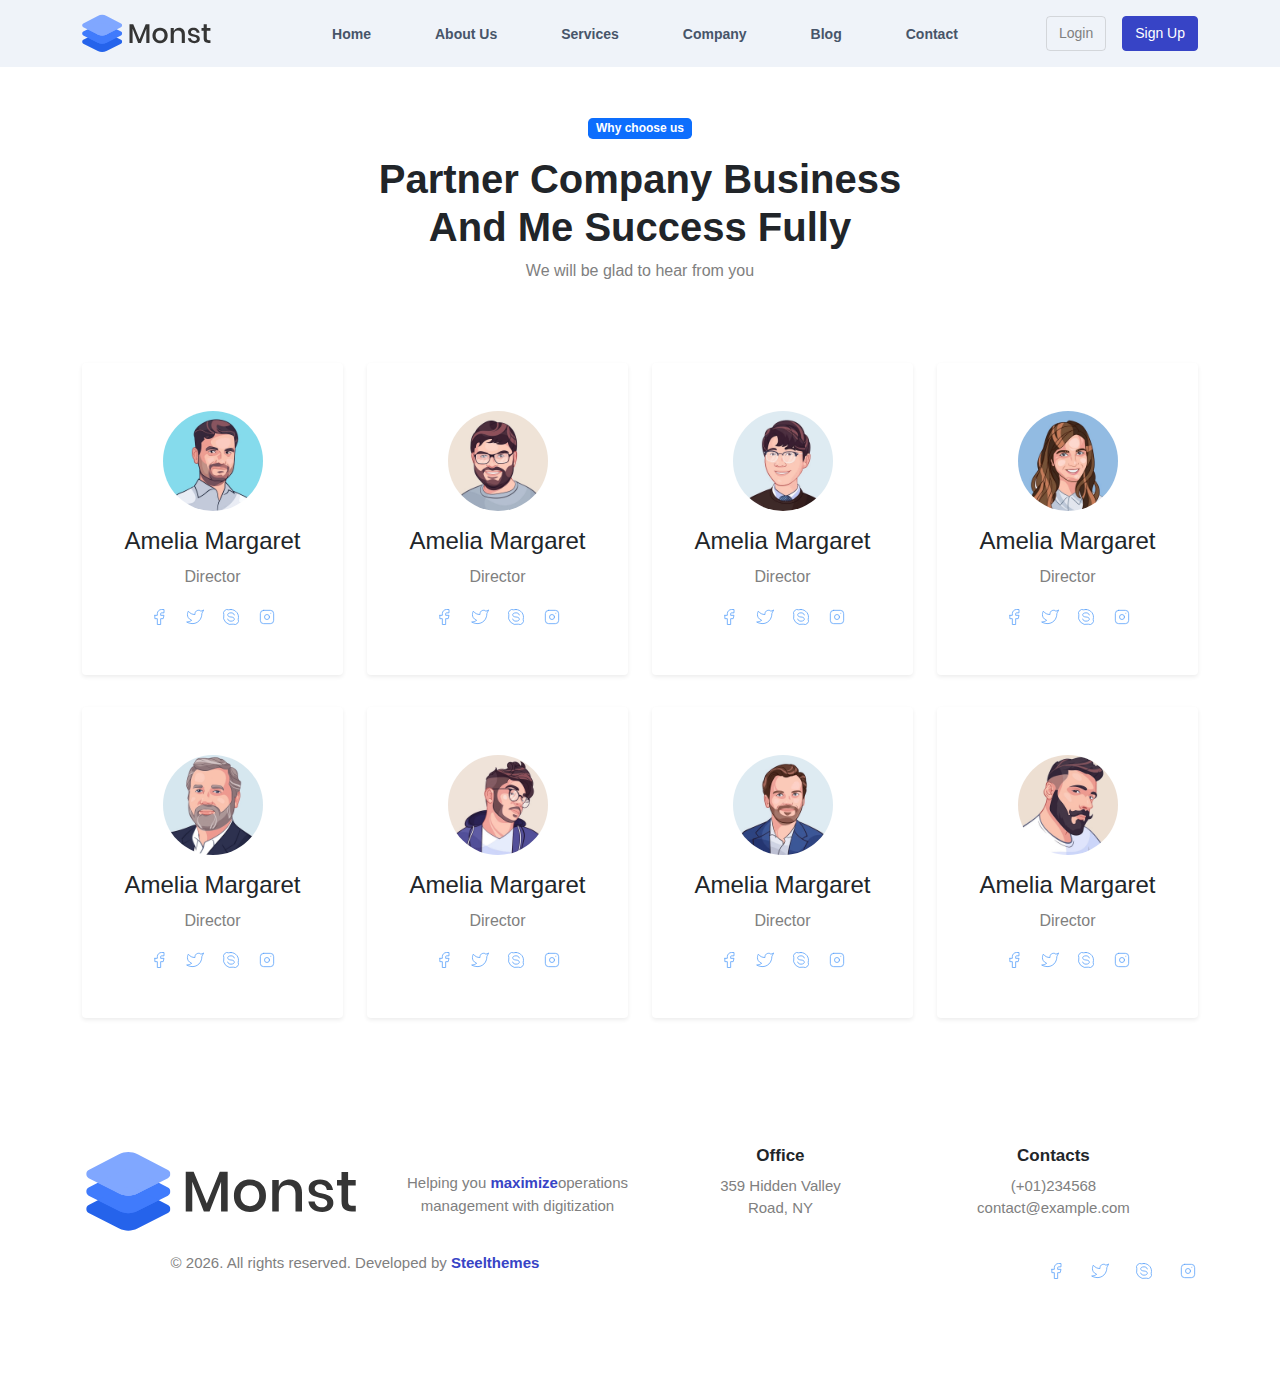
==== commit 96673ead: "Add files via upload" ====
--- a/aboutus.html
+++ b/aboutus.html
@@ -12,234 +12,161 @@
 </head>
 
 <body>
-    <!-- Start Nav -->
-    <nav class="navbar navbar-light sticky-top">
-        <div class="container">
-            <img class="navbar-brand" style="width: 130px; max-width: 100%" src="assets/images/monst-logo.svg"
-                alt="logo" />
-            <div id="list" class="list d-none d-lg-flex">
-                <ul class="main-ul d-flex m-0 fw-bold">
-                    <li class="mx-xl-4 mx-md-3 menup">
-                        <a href="#">Home</a>
-                        <ul id="drop-menu-1" class="nav-drop-menu d-block home drop-menu">
-                            <li class="my-2">
-                                <a class="item p-3 my-3 fw-normal" href="index.html">Landing Page
-                                    1</a>
-                            </li>
-                            <li class="my-2">
-                                <a class="item p-3 my-3 fw-normal" href="#">Landing Page 2</a>
-                            </li>
-                            <li class="my-2">
-                                <a class="item p-3 my-3 fw-normal" href="#">Landing Page 3</a>
-                            </li>
-                            <li class="my-2">
-                                <a class="item p-3 my-3 fw-normal" href="#">Landing Page 4</a>
-                            </li>
-                        </ul>
-                    </li>
-                    <li class="mx-xl-4 mx-md-3"><a href="aboutus.html">About Us</a></li>
-                    <li class="mx-xl-4 mx-md-3 menup">
-                        <a href="#">Services</a>
-                        <ul id="drop-menu-2" class="d-block home drop-menu">
-                            <li class="my-2">
-                                <a class="item p-3 my-3 fw-normal" href="#">Services Default</a>
-                            </li>
-                            <li class="my-2">
-                                <a class="item p-3 my-3 fw-normal" href="#">Services Style 01</a>
-                            </li>
-                            <li class="my-2">
-                                <a class="item p-3 my-3 fw-normal" href="#">Service Details</a>
-                            </li>
-                        </ul>
-                    </li>
-                    <li class="mx-xl-4 mx-md-3 menup">
-                        <a href="#">Company</a>
-                        <ul id="drop-menu-3" class="d-block home drop-menu">
-                            <li class="my-2">
-                                <a class="item p-3 my-3 fw-normal" href="#">Company</a>
-                            </li>
-                            <li class="my-2">
-                                <a class="item p-3 my-3 fw-normal" href="#">Portfolio</a>
-                            </li>
-                            <li class="my-2">
-                                <a class="item p-3 my-3 fw-normal" href="#">Team</a>
-                            </li>
-                            <li class="my-2">
-                                <a class="item p-3 my-3 fw-normal" href="#">Testimonials</a>
-                            </li>
-                            <li class="my-2">
-                                <a class="item p-3 my-3 fw-normal" href="#">Pricing</a>
-                            </li>
-                            <li class="my-2">
-                                <a class="item p-3 my-3 fw-normal" href="#">Faqs</a>
-                            </li>
-                            <li class="my-2">
-                                <a class="item p-3 my-3 fw-normal" href="#">404</a>
-                            </li>
-                        </ul>
-                    </li>
-                    <li class="mx-xl-4 mx-md-3 menup">
-                        <a href="#">Blog</a>
-                        <ul id="drop-menu-4" class="d-block home drop-menu">
-                            <li class="my-2">
-                                <a class="item p-3 my-3 fw-normal" href="#">Blog</a>
-                            </li>
-                            <li class="my-2">
-                                <a class="item p-3 my-3 fw-normal" href="#">Blog Default</a>
-                            </li>
-                            <li class="my-2">
-                                <a class="item p-3 my-3 fw-normal" href="#">Blog Style 01</a>
-                            </li>
-                            <li class="my-2">
-                                <a class="item p-3 my-3 fw-normal" href="#">Blog Style 02</a>
-                            </li>
-                            <li class="my-2">
-                                <a class="item p-3 my-3 fw-normal" href="#">Single Post</a>
-                            </li>
-                        </ul>
-                    </li>
-                    <li class="mx-xl-4 mx-md-3"><a href="#">Contact</a></li>
-                </ul>
+<!-- Start Nav -->
+  <nav class="navbar navbar-light sticky-top">
+    <div class="container">
+      <img class="navbar-brand" style="width: 130px; max-width: 100%" src="assets/images/monst-logo.svg" alt="logo" />
+      <div id="list" class="list d-none d-lg-flex">
+        <ul class="main-ul d-flex m-0 fw-bold">
+          <li class="mx-xl-4 mx-md-3 ">
+            <a href="index.html">Home</a>
+          </li>
+          <li class="mx-xl-4 mx-md-3"><a href="aboutus.html">About Us</a></li>
+          <li class="mx-xl-4 mx-md-3 ">
+            <a href="services.html">Services</a>
+          </li>
+          <li class="mx-xl-4 mx-md-3 ">
+            <a href="./portfolio.html">Company</a>
+          </li>
+          <li class="mx-xl-4 mx-md-3 ">
+            <a href="blog.html">Blog</a>
+          </li>
+          <li class="mx-xl-4 mx-md-3"><a href="contactus.html">Contact</a></li>
+        </ul>
+      </div>
+      <div class="btn-auth d-none d-lg-flex">
+        <a class="btn btn-two login mx-3" href="login.html">Login</a>
+        <a class="btn btn-one sign-up" href="signup.html">Sign Up</a>
+      </div>
+      <!-- Start Mega menu left -->
+      <button class="navbar-toggler d-lg-none" type="button" data-bs-toggle="offcanvas"
+        data-bs-target="#offcanvasNavbar" aria-controls="offcanvasNavbar">
+        <span class="navbar-toggler-icon"></span>
+      </button>
+      <div class="offcanvas offcanvas-start" tabindex="-1" id="offcanvasNavbar" aria-labelledby="offcanvasNavbarLabel">
+        <div class="offcanvas-header justify-content-end">
+          <button type="button" class="btn-close text-reset" data-bs-dismiss="offcanvas" aria-label="Close"></button>
+        </div>
+        <div class="offcanvas-body">
+          <ul class="navbar-nav justify-content-end flex-grow-1 pe-3">
+            <li class="nav-item">
+              <a class="nav-link active" aria-current="page" href="index.html">Home</a>
+            </li>
+            <li class="nav-item">
+              <a class="nav-link" aria-current="page" href="pages/aboutus.html">About Us</a>
+            </li>
+            <li class="nav-item dropdown">
+              <a class="nav-link dropdown-toggle" href="#" id="dropdownId" data-bs-toggle="dropdown"
+                aria-haspopup="true" aria-expanded="false">Services</a>
+              <div class="dropdown-menu" aria-labelledby="dropdownId">
+                <a class="dropdown-item" href="#">Services Default</a>
+                <a class="dropdown-item" href="#">Services Style 01</a>
+                <a class="dropdown-item" href="#">Service Details</a>
+              </div>
+            </li>
+            <li class="nav-item dropdown">
+              <a class="nav-link dropdown-toggle" href="#" id="dropdownId" data-bs-toggle="dropdown"
+                aria-haspopup="true" aria-expanded="false">Company</a>
+              <div class="dropdown-menu" aria-labelledby="dropdownId">
+                <a class="dropdown-item" href="#">Company</a>
+                <a class="dropdown-item" href="#">Portfolio</a>
+                <a class="dropdown-item" href="#">Team</a>
+                <a class="dropdown-item" href="#">Testimonials</a>
+                <a class="dropdown-item" href="#">Pricing</a>
+                <a class="dropdown-item" href="#">Faqs</a>
+                <a class="dropdown-item" href="#">404</a>
+              </div>
+            </li>
+            <li class="nav-item dropdown">
+              <a class="nav-link dropdown-toggle" href="#" id="dropdownId" data-bs-toggle="dropdown"
+                aria-haspopup="true" aria-expanded="false">Blog</a>
+              <div class="dropdown-menu" aria-labelledby="dropdownId">
+                <a class="dropdown-item" href="blog.html">Blog Default</a>
+                <a class="dropdown-item" href="#">Blog Style 01</a>
+                <a class="dropdown-item" href="#">Blog Style 02</a>
+                <a class="dropdown-item" href="#">Single Post</a>
+              </div>
+            </li>
+            <li class="nav-item">
+              <a class="nav-link" aria-current="page" href="contactus.html">Contact</a>
+            </li>
+          </ul>
+          <hr>
+          <div class="btn-auth my-4">
+            <a class="btn btn-one sign-up" style="width: 80px;" href="signup.html">Sign Up</a>
+            <a class="btn btn-two login mx-3" style="width: 80px;" href="login.html">Login</a>
+          </div>
+          <hr>
+          <div>
+            <h5 class="fw-bold" style="word-spacing: -2px;">Get In Touch</h5>
+            <div style="display: flex;align-items: self-start;">
+              <svg xmlns="http://www.w3.org/2000/svg" style="margin-top: 6px;margin-right: 5px;"
+                class="icon icon-tabler icon-tabler-mail-forward" width="14" height="14" viewBox="0 0 24 24"
+                stroke-width="1" stroke="#60a5fa" fill="none" stroke-linecap="round" stroke-linejoin="round">
+                <path stroke="none" d="M0 0h24v24H0z" fill="none"></path>
+                <path d="M12 18h-7a2 2 0 0 1 -2 -2v-10a2 2 0 0 1 2 -2h14a2 2 0 0 1 2 2v7.5"></path>
+                <path d="M3 6l9 6l9 -6"></path>
+                <path d="M15 18h6"></path>
+                <path d="M18 15l3 3l-3 3"></path>
+              </svg>
+              <p style="color: gray;">name.gmail.com</p>
             </div>
-            <div class="btn-auth d-none d-lg-flex">
-                <a class="btn btn-two login mx-3" href="login.html">Login</a>
-                <a class="btn btn-one sign-up" href="signup.html">Sign Up</a>
+            <div style="display: flex;align-items: self-start;">
+              <svg xmlns="http://www.w3.org/2000/svg" style="margin-top: 6px;margin-right: 5px;"
+                class="icon icon-tabler icon-tabler-phone-call " width="14" height="14" viewBox="0 0 24 24"
+                stroke-width="1" stroke="#60a5fa" fill="none" stroke-linecap="round" stroke-linejoin="round">
+                <path stroke="none" d="M0 0h24v24H0z" fill="none"></path>
+                <path
+                  d="M5 4h4l2 5l-2.5 1.5a11 11 0 0 0 5 5l1.5 -2.5l5 2v4a2 2 0 0 1 -2 2a16 16 0 0 1 -15 -15a2 2 0 0 1 2 -2">
+                </path>
+                <path d="M15 7a2 2 0 0 1 2 2"></path>
+                <path d="M15 3a6 6 0 0 1 6 6"></path>
+              </svg>
+              <p style="color: gray;">0123456789</p>
             </div>
-            <!-- Start Mega menu left -->
-            <button class="navbar-toggler d-lg-none" type="button" data-bs-toggle="offcanvas"
-                data-bs-target="#offcanvasNavbar" aria-controls="offcanvasNavbar">
-                <span class="navbar-toggler-icon"></span>
-            </button>
-            <div class="offcanvas offcanvas-start" tabindex="-1" id="offcanvasNavbar"
-                aria-labelledby="offcanvasNavbarLabel">
-                <div class="offcanvas-header justify-content-end">
-                    <button type="button" class="btn-close text-reset" data-bs-dismiss="offcanvas"
-                        aria-label="Close"></button>
-                </div>
-                <div class="offcanvas-body">
-                    <ul class="navbar-nav justify-content-end flex-grow-1 pe-3">
-                        <li class="nav-item">
-                            <a class="nav-link active" aria-current="page" href="index.html">Home</a>
-                        </li>
-                        <li class="nav-item">
-                            <a class="nav-link" aria-current="page" href="aboutus.html">About Us</a>
-                        </li>
-                        <li class="nav-item dropdown">
-                            <a class="nav-link dropdown-toggle" href="#" id="dropdownId" data-bs-toggle="dropdown"
-                                aria-haspopup="true" aria-expanded="false">Services</a>
-                            <div class="dropdown-menu" aria-labelledby="dropdownId">
-                                <a class="dropdown-item" href="#">Services Default</a>
-                                <a class="dropdown-item" href="#">Services Style 01</a>
-                                <a class="dropdown-item" href="#">Service Details</a>
-                            </div>
-                        </li>
-                        <li class="nav-item dropdown">
-                            <a class="nav-link dropdown-toggle" href="#" id="dropdownId" data-bs-toggle="dropdown"
-                                aria-haspopup="true" aria-expanded="false">Company</a>
-                            <div class="dropdown-menu" aria-labelledby="dropdownId">
-                                <a class="dropdown-item" href="#">Company</a>
-                                <a class="dropdown-item" href="#">Portfolio</a>
-                                <a class="dropdown-item" href="#">Team</a>
-                                <a class="dropdown-item" href="#">Testimonials</a>
-                                <a class="dropdown-item" href="#">Pricing</a>
-                                <a class="dropdown-item" href="#">Faqs</a>
-                                <a class="dropdown-item" href="#">404</a>
-                            </div>
-                        </li>
-                        <li class="nav-item dropdown">
-                            <a class="nav-link dropdown-toggle" href="#" id="dropdownId" data-bs-toggle="dropdown"
-                                aria-haspopup="true" aria-expanded="false">Blog</a>
-                            <div class="dropdown-menu" aria-labelledby="dropdownId">
-                                <a class="dropdown-item" href="#">Blog Default</a>
-                                <a class="dropdown-item" href="#">Blog Style 01</a>
-                                <a class="dropdown-item" href="#">Blog Style 02</a>
-                                <a class="dropdown-item" href="#">Single Post</a>
-                            </div>
-                        </li>
-                        <li class="nav-item">
-                            <a class="nav-link" aria-current="page" href="#">Contact</a>
-                        </li>
-                    </ul>
-                    <hr>
-                    <div class="btn-auth my-4">
-                        <a class="btn btn-one sign-up" style="width: 80px;" href="signup.html">Sign
-                            Up</a>
-                        <a class="btn btn-two login mx-3" style="width: 80px;" href="login.html">Login</a>
-                    </div>
-                    <hr>
-                    <div>
-                        <h5 class="fw-bold" style="word-spacing: -2px;">Get In Touch</h5>
-                        <div style="display: flex;align-items: self-start;">
-                            <svg xmlns="http://www.w3.org/2000/svg" style="margin-top: 6px;margin-right: 5px;"
-                                class="icon icon-tabler icon-tabler-mail-forward" width="14" height="14"
-                                viewBox="0 0 24 24" stroke-width="1" stroke="#60a5fa" fill="none" stroke-linecap="round"
-                                stroke-linejoin="round">
-                                <path stroke="none" d="M0 0h24v24H0z" fill="none"></path>
-                                <path d="M12 18h-7a2 2 0 0 1 -2 -2v-10a2 2 0 0 1 2 -2h14a2 2 0 0 1 2 2v7.5">
-                                </path>
-                                <path d="M3 6l9 6l9 -6"></path>
-                                <path d="M15 18h6"></path>
-                                <path d="M18 15l3 3l-3 3"></path>
-                            </svg>
-                            <p style="color: gray;">name.gmail.com</p>
-                        </div>
-                        <div style="display: flex;align-items: self-start;">
-                            <svg xmlns="http://www.w3.org/2000/svg" style="margin-top: 6px;margin-right: 5px;"
-                                class="icon icon-tabler icon-tabler-phone-call " width="14" height="14"
-                                viewBox="0 0 24 24" stroke-width="1" stroke="#60a5fa" fill="none" stroke-linecap="round"
-                                stroke-linejoin="round">
-                                <path stroke="none" d="M0 0h24v24H0z" fill="none"></path>
-                                <path
-                                    d="M5 4h4l2 5l-2.5 1.5a11 11 0 0 0 5 5l1.5 -2.5l5 2v4a2 2 0 0 1 -2 2a16 16 0 0 1 -15 -15a2 2 0 0 1 2 -2">
-                                </path>
-                                <path d="M15 7a2 2 0 0 1 2 2"></path>
-                                <path d="M15 3a6 6 0 0 1 6 6"></path>
-                            </svg>
-                            <p style="color: gray;">0123456789</p>
-                        </div>
-                        <div class="col gap-1 d-flex justify-content-start">
-                            <svg xmlns="http://www.w3.org/2000/svg" class="icon icon-tabler icon-tabler-brand-facebook"
-                                width="20" height="20" viewBox="0 0 24 24" stroke-width="1" stroke="#60a5fa" fill="none"
-                                stroke-linecap="round" stroke-linejoin="round">
-                                <path stroke="none" d="M0 0h24v24H0z" fill="none"></path>
-                                <path d="M7 10v4h3v7h4v-7h3l1 -4h-4v-2a1 1 0 0 1 1 -1h3v-4h-3a5 5 0 0 0 -5 5v2h-3">
-                                </path>
-                            </svg>
-                            <svg stroke-linejoin="round" stroke-linecap="round" fill="none" stroke="#60a5fa"
-                                stroke-width="1" viewBox="0 0 24 24" height="20" width="20"
-                                class="icon icon-tabler icon-tabler-brand-twitter" xmlns="http://www.w3.org/2000/svg">
-                                <path stroke="none" d="M0 0h24v24H0z" fill="none"></path>
-                                <path
-                                    d="M22 4.01c-1 .49 -1.98 .689 -3 .99c-1.121 -1.265 -2.783 -1.335 -4.38 -.737s-2.643 2.06 -2.62 3.737v1c-3.245 .083 -6.135 -1.395 -8 -4c0 0 -4.182 7.433 4 11c-1.872 1.247 -3.739 2.088 -6 2c3.308 1.803 6.913 2.423 10.034 1.517c3.58 -1.04 6.522 -3.723 7.651 -7.742a13.84 13.84 0 0 0 .497 -3.753c-.002 -.249 1.51 -2.772 1.818 -4.013z">
-                                </path>
-                            </svg>
-                            <svg xmlns="http://www.w3.org/2000/svg" class="icon icon-tabler icon-tabler-brand-skype"
-                                width="20" height="20" viewBox="0 0 24 24" stroke-width="1" stroke="#60a5fa" fill="none"
-                                stroke-linecap="round" stroke-linejoin="round">
-                                <path stroke="none" d="M0 0h24v24H0z" fill="none"></path>
-                                <path
-                                    d="M12 3a9 9 0 0 1 8.603 11.65a4.5 4.5 0 0 1 -5.953 5.953a9 9 0 0 1 -11.253 -11.253a4.5 4.5 0 0 1 5.953 -5.954a8.987 8.987 0 0 1 2.65 -.396z">
-                                </path>
-                                <path
-                                    d="M8 14.5c.5 2 2.358 2.5 4 2.5c2.905 0 4 -1.187 4 -2.5c0 -1.503 -1.927 -2.5 -4 -2.5s-4 -.997 -4 -2.5c0 -1.313 1.095 -2.5 4 -2.5c1.642 0 3.5 .5 4 2.5">
-                                </path>
-                            </svg>
-                            <svg xmlns="http://www.w3.org/2000/svg" class="icon icon-tabler icon-tabler-brand-instagram"
-                                width="20" height="20" viewBox="0 0 24 24" stroke-width="1" stroke="#60a5fa" fill="none"
-                                stroke-linecap="round" stroke-linejoin="round">
-                                <path stroke="none" d="M0 0h24v24H0z" fill="none"></path>
-                                <rect x="4" y="4" width="16" height="16" rx="4"></rect>
-                                <circle cx="12" cy="12" r="3"></circle>
-                                <line x1="16.5" y1="7.5" x2="16.5" y2="7.501"></line>
-                            </svg>
-                        </div>
-                    </div>
-                </div>
+            <div class="col gap-1 d-flex justify-content-start">
+              <svg xmlns="http://www.w3.org/2000/svg" class="icon icon-tabler icon-tabler-brand-facebook" width="20"
+                height="20" viewBox="0 0 24 24" stroke-width="1" stroke="#60a5fa" fill="none" stroke-linecap="round"
+                stroke-linejoin="round">
+                <path stroke="none" d="M0 0h24v24H0z" fill="none"></path>
+                <path d="M7 10v4h3v7h4v-7h3l1 -4h-4v-2a1 1 0 0 1 1 -1h3v-4h-3a5 5 0 0 0 -5 5v2h-3">
+                </path>
+              </svg>
+              <svg stroke-linejoin="round" stroke-linecap="round" fill="none" stroke="#60a5fa" stroke-width="1"
+                viewBox="0 0 24 24" height="20" width="20" class="icon icon-tabler icon-tabler-brand-twitter"
+                xmlns="http://www.w3.org/2000/svg">
+                <path stroke="none" d="M0 0h24v24H0z" fill="none"></path>
+                <path
+                  d="M22 4.01c-1 .49 -1.98 .689 -3 .99c-1.121 -1.265 -2.783 -1.335 -4.38 -.737s-2.643 2.06 -2.62 3.737v1c-3.245 .083 -6.135 -1.395 -8 -4c0 0 -4.182 7.433 4 11c-1.872 1.247 -3.739 2.088 -6 2c3.308 1.803 6.913 2.423 10.034 1.517c3.58 -1.04 6.522 -3.723 7.651 -7.742a13.84 13.84 0 0 0 .497 -3.753c-.002 -.249 1.51 -2.772 1.818 -4.013z">
+                </path>
+              </svg>
+              <svg xmlns="http://www.w3.org/2000/svg" class="icon icon-tabler icon-tabler-brand-skype" width="20"
+                height="20" viewBox="0 0 24 24" stroke-width="1" stroke="#60a5fa" fill="none" stroke-linecap="round"
+                stroke-linejoin="round">
+                <path stroke="none" d="M0 0h24v24H0z" fill="none"></path>
+                <path
+                  d="M12 3a9 9 0 0 1 8.603 11.65a4.5 4.5 0 0 1 -5.953 5.953a9 9 0 0 1 -11.253 -11.253a4.5 4.5 0 0 1 5.953 -5.954a8.987 8.987 0 0 1 2.65 -.396z">
+                </path>
+                <path
+                  d="M8 14.5c.5 2 2.358 2.5 4 2.5c2.905 0 4 -1.187 4 -2.5c0 -1.503 -1.927 -2.5 -4 -2.5s-4 -.997 -4 -2.5c0 -1.313 1.095 -2.5 4 -2.5c1.642 0 3.5 .5 4 2.5">
+                </path>
+              </svg>
+              <svg xmlns="http://www.w3.org/2000/svg" class="icon icon-tabler icon-tabler-brand-instagram" width="20"
+                height="20" viewBox="0 0 24 24" stroke-width="1" stroke="#60a5fa" fill="none" stroke-linecap="round"
+                stroke-linejoin="round">
+                <path stroke="none" d="M0 0h24v24H0z" fill="none"></path>
+                <rect x="4" y="4" width="16" height="16" rx="4"></rect>
+                <circle cx="12" cy="12" r="3"></circle>
+                <line x1="16.5" y1="7.5" x2="16.5" y2="7.501"></line>
+              </svg>
             </div>
-            <!-- End Mega menu left -->
+          </div>
         </div>
-    </nav>
-    <!-- End Nav -->
+      </div>
+      <!-- End Mega menu left -->
+    </div>
+  </nav>
+  <!-- End Nav -->
     <!-- Start section 1 -->
     <section class="">
         <div class="container">
--- a/css/monst.css
+++ b/css/monst.css
@@ -5,16 +5,12 @@
   --section-color: #eff3f9;
 }
 
-@font-face {
-  src: url(./../assets/fonts/Montserrat-VariableFont_wght.ttf);
-  font-family: Montserrat, sans-serif;
-}
+@import url('https://fonts.googleapis.com/css2?family=Montserrat:wght@100;200;300;400;500;600;700;800;900&display=swap');
 /* End variables */
 * {
   box-sizing: border-box;
   padding: 0;
   margin: 0;
-  font-family: 'Montserrat', sans-serif;
 }
 
 html {
@@ -22,7 +18,7 @@
 }
 
 body {
-  font-family: "Montserrat", sans-serif;
+  font-family: 'Montserrat', sans-serif;
 }
 
 /* Start Global Rules */
@@ -682,6 +678,85 @@
 /*#################     Start AboutUs Page         #################*/
 
 /*#################     End AboutUs Page         #################*/
+
+/*#################     Start Services Page         #################*/
+
+.services-header {
+  height: 40vh;
+  background-color: var(--section-color);
+  position: relative;
+  left: 0;
+  top: 0;
+}
+
+.services-header .content {
+  position: absolute;
+  top: 50%;
+  left: 50%;
+  transform: translate(-50%, -50%);
+  display: flex;
+  flex-direction: column;
+  align-items: center;
+}
+.services-header .content h1{
+  font-weight: bold;
+  color: var(--second-color);
+  font-size: 50px;
+}
+.services-header .content p{
+  color: gray;
+  letter-spacing: 1px;
+}
+
+.services-header .content span{
+  color: gray;
+  margin: 0 8px;
+}
+
+
+.services-content .head-content h1 span{
+  color: var(--first-color);
+}
+
+.services-content .content .card .card-title{
+  font-weight: 800;
+  font-size: 18px;
+}
+
+
+/*#################     End   Services  Page         #################*/
+
+/*#################     Start   Protfolio  Page         #################*/
+
+.protfolio img{
+  height: 100%;
+}
+.protfolio .card-main{
+  height: 400px;
+}
+.protfolio .content-hov{
+  width: 85%;
+  position: absolute;
+  bottom: 25px;
+  left: 50%;
+  transform: translateX(-50%);
+}
+.protfolio .content-hov .card{
+  background-color: #3b82f6;
+  color: white;
+  opacity: 0;
+  transition: 0.5s;
+  transform: translateY(-30px);
+}
+.protfolio .content-hov .card p{
+  color: white;
+}
+.protfolio .content-hov .card:hover{
+  transform: translateY(0);
+  opacity: 1;
+}
+/*#################     End   Protfolio  Page         #################*/
+
 /*#################     Start contactus Page         #################*/
 .section .head-content p{
   color: gray;
@@ -694,6 +769,7 @@
   color: gray;
 }
 /*#################     End contactus Page         #################*/
+
 /*#################     Start Blog Page         #################*/
 .blog-1 img{
   height: 320px;
@@ -707,8 +783,7 @@
   line-height: 1.7;
 }
 /*#################     End Blog Page         #################*/
-/*#################     Start Login Page         #################*/
-/*#################     End Login Page         #################*/
+
 /*#################     Start Sign Up Page         #################*/
 .bg-main {
   background-color: var(--section-color);
